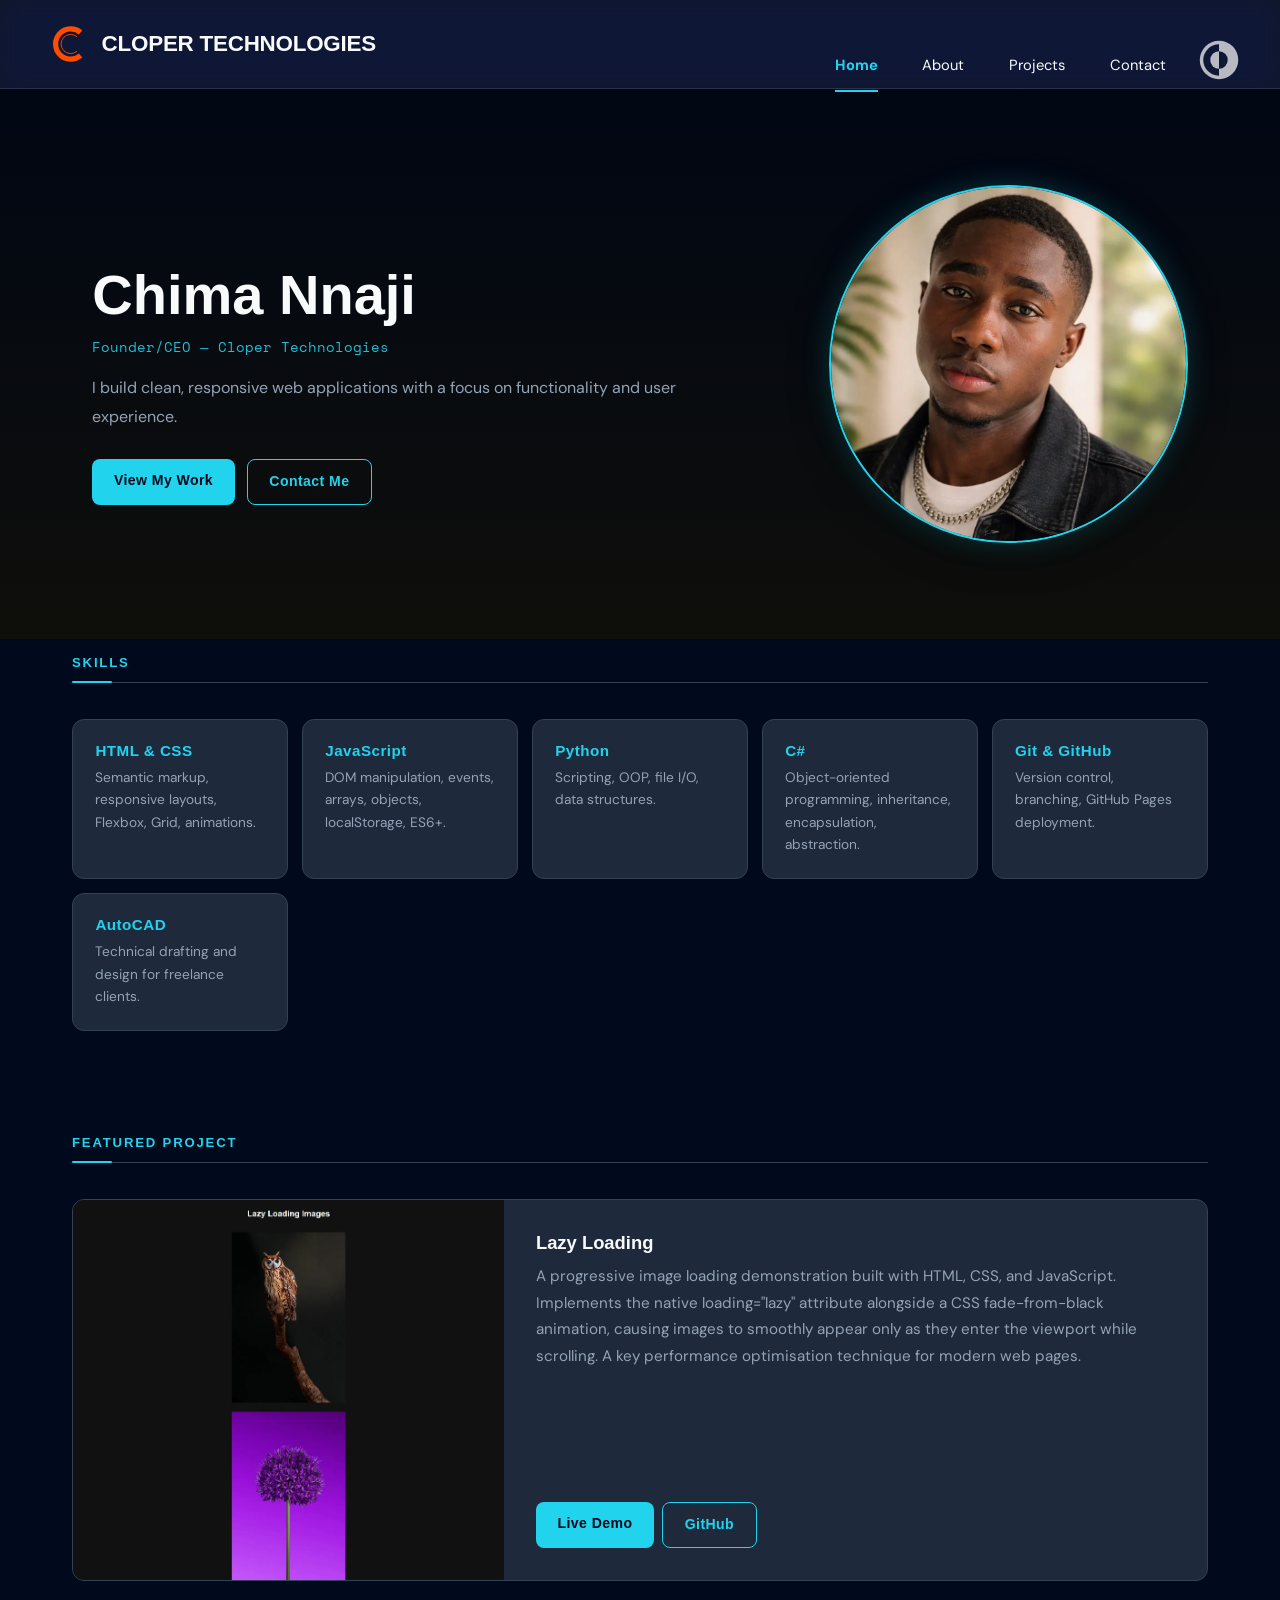
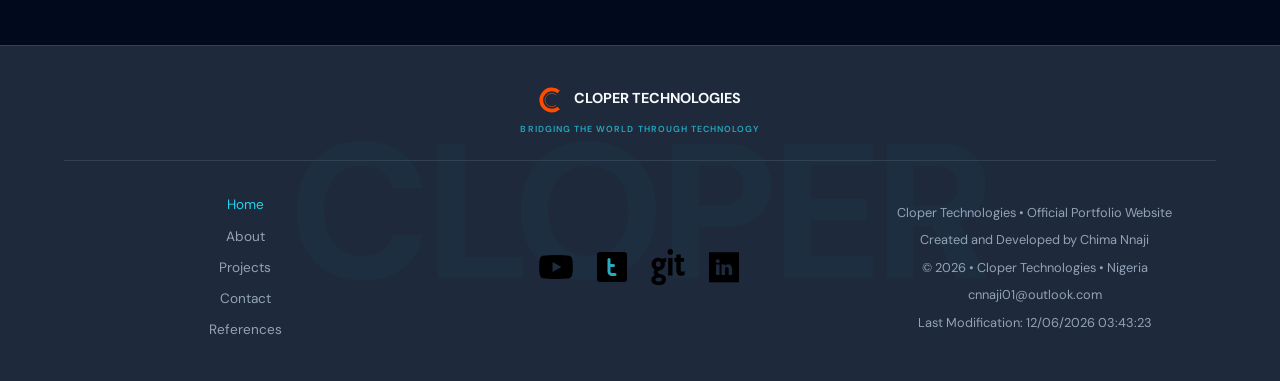
==== index.html @ 53939a19 "Add mobile-first base styles with fluid typography and layout adjustments" ====
<!DOCTYPE html>
<html lang="en">

<head>
    <meta charset="UTF-8">
    <meta name="viewport" content="width=device-width, initial-scale=1.0">
    <meta name="author" content="Chimamkpam Nnaji">
    <meta name="description"
        content="Chima Nnaji — Portfolio. Software developer and engineering student in Nigeria. Building responsive, dynamic web apps. Available for freelance.">
    <title>Cloper Technologies — Home</title>
    <meta property="og:title" content="Home — Cloper Technologies">
    <meta property="og:description"
        content="Chima Nnaji — Portfolio. Software developer and engineering student in Nigeria. Building responsive, dynamic web apps. Available for freelance.">
    <meta property="og:image" content="https://chima-001.github.io/wdd131/project/images/logo.svg">
    <meta property="og:url" content="https://chima-001.github.io/wdd131/project/index.html">
    <link rel="icon" type="image/x-icon" href="images/logo.svg">
    <link rel="preconnect" href="https://fonts.googleapis.com">
    <link rel="preconnect" href="https://fonts.gstatic.com" crossorigin>
    <link
        href="https://fonts.googleapis.com/css2?family=DM+Sans:ital,opsz,wght@0,9..40,100..1000;1,9..40,100..1000&family=Space+Mono:ital,wght@0,400;0,700;1,400;1,700&display=swap"
        rel="stylesheet">
    <link rel="stylesheet" href="styles/normalize.css">
    <link rel="stylesheet" href="styles/smaller.css">
    <link rel="stylesheet" href="styles/medium.css">
    <link rel="stylesheet" href="styles/larger.css">
    <script src="scripts/main.js" defer></script>
    <script src="scripts/home.js" defer></script>
</head>

<body>
    <header>
        <nav>
            <div class="nav-top">
                <a href="index.html" class="logo">
                    <img src="images/logo.svg" alt="Cloper Technologies logo.">
                    <span class="title">CLOPER TECHNOLOGIES</span>
                </a>
                <button class="hamburger" id="hamburger" aria-label="Toggle navigation">
                    <span></span>
                    <span></span>
                    <span></span>
                </button>
            </div>
            <ul>
                <li><a href="index.html" class="active">Home</a></li>
                <li><a href="about.html">About</a></li>
                <li><a href="projects.html">Projects</a></li>
                <li><a href="contact.html">Contact</a></li>
            </ul>
            <button id="theme-toggle" aria-label="Toggle theme">
                <img id="theme-icon" src="images/dark-mode.svg" alt="Theme toggle icon">
            </button>
        </nav>
    </header>
    <section id="hero">
        <div id="hero-bg"></div>
        <div class="hero-content">
            <div class="hero-img">
                <img id="hero-img" src="" alt="" width="300" loading="lazy" />
            </div>
            <div class="hero-text">
                <h1 id="hero-name"></h1>
                <p class="tagline" id="hero-tagline"></p>
                <p class="bio" id="hero-bio"></p>
                <div class="hero-btns">
                    <a href="projects.html" class="prm-button">View My Work</a>
                    <a href="contact.html" class="outline-button">Contact Me</a>
                </div>
            </div>
        </div>
    </section>
    <main>
        <section id="my-skills">
            <h2>Skills</h2>
            <div class="my-skills-wrap" id="skills-cards"></div>
        </section>
        <section id="featured">
            <h2>Featured Project</h2>
            <div class="project" id="featured-project"></div>
        </section>
    </main>
    <footer>
        <div class="footer-title">
            <div class="title-logo">
                <img src="images/logo.svg" alt="Cloper Technologies logo">
                <span>CLOPER TECHNOLOGIES</span>
            </div>
            <p class="tag">Bridging The World Through Technology</p>
        </div>
        <div class="footer-left">
            <a href="index.html" class="active">Home</a>
            <a href="about.html">About</a>
            <a href="projects.html">Projects</a>
            <a href="contact.html">Contact</a>
            <a href="references.html" target="_blank">References</a>
        </div>
        <div class="social-links">
            <a href="https://youtube.com/@heischima"><img src="images/youtube-1.svg" alt="Youtube logo"></a>
            <a href="https://x.com/_heischima"><img src="images/twitter-square.svg" alt="Twitter logo"></a>
            <a href="https://chima-001/github.com.io"><img src="images/github-text.svg" alt="Github logo"></a>
            <a href="https://linkedin.com/in/chima-nnaji-1621523a3"><img src="images/linkedin-square.svg"
                    alt="Linkedin logo"></a>
        </div>
        <div class="footer-right">
            <p>Cloper Technologies • Official Portfolio Website</p>
            <p>Created and Developed by Chima Nnaji</p>
            <p>© <span id="currentyear"></span> • Cloper Technologies • Nigeria</p>
            <p>cnnaji01@outlook.com</p>
            <p id="lastModified"></p>
        </div>
    </footer>
</body>

</html>
---- styles/smaller.css ----
/* ============================================================
   devnest-smaller.css  |  BASE STYLES
   Mobile-first. No media query — applies to every screen.
   devnest-medium.css and devnest-larger.css build on top.

   Strategy:
   • clamp()        → fluid values (font sizes, spacing, image
                       sizes, gaps). Scales continuously so many
                       intermediate breakpoints aren't needed.
   • Media queries  → structural changes only (layout direction,
                       nav behaviour, column counts, show/hide).
   ============================================================ */


/* =====================================================
   DESIGN TOKENS
   ===================================================== */

:root {
    /* Colours */
    --bg: #01091c;
    --surface: #1e293b;
    --surface2: #263348;
    --border: #334155;
    --cyan: #22d3ee;
    --cyan-dim: rgba(34, 211, 238, 0.08);
    --white: #f8fafc;
    --muted: #94a3b8;
    --nav-hover: #010712;

    /* Typography */
    --font-head: 'Roboto', sans-serif;
    --font-mono: 'Space Mono', monospace;
    --font-body: 'DM Sans', sans-serif;

    /* Effects */
    --shadow: 0 4px 28px rgba(0, 0, 0, 0.35);
    --glow: 0 0 28px rgba(34, 211, 238, 0.22);
    --glow-hover: 0 0 36px rgba(34, 211, 238, 0.38);
    --radius: 12px;
    --radius-sm: 8px;
    --ease: 0.22s ease;
}

body.light-mode {
    --bg: #f0f4f8;
    --surface: #dde5ef;
    --surface2: #cad4e0;
    --border: #b8c4d4;
    --cyan: #0369a1;
    --cyan-dim: rgba(3, 105, 161, 0.08);
    --white: #0f172a;
    --muted: #475569;
    --nav-hover: #e0e4e9;
    --glow: 0 0 28px rgba(3, 105, 161, 0.2);
    --glow-hover: 0 0 36px rgba(3, 105, 161, 0.35);
}


/* =====================================================
   RESET
   ===================================================== */

*,
*::before,
*::after {
    -webkit-tap-highlight-color: transparent;
    box-sizing: border-box;
    margin: 0;
    padding: 0;
}

img,
svg {
    display: block;
    max-width: 100%;
}

button {
    cursor: pointer;
    font-family: inherit;
}


/* =====================================================
   BASE
   ===================================================== */

body {
    background-color: var(--bg);
    color: var(--white);
    font-family: var(--font-body);
    line-height: 1.7;
    transition: background-color 1s ease, color 1s ease;
    -webkit-font-smoothing: antialiased;
    margin: 0;
    padding: 0;
}


/* =====================================================
   HEADER & NAV
   ===================================================== */

header {
    position: sticky;
    top: 0;
    z-index: 100;
    /* background-color: var(--surface); */
    background: rgba(255, 255, 255, 0.06);
    backdrop-filter: blur(12px) saturate(180%);
    -webkit-backdrop-filter: blur(12px) saturate(180%);
    border-bottom: 1px solid rgba(255, 255, 255, 0.12);
    width: 100%;
    margin: 0;
    transition: background 0.3s ease;
    /* padding: 1rem 0; */
}

@media (prefers-color-scheme: dark) {
    header {
        background: rgba(0, 0, 0, 0.25);
        border-bottom: 1px solid rgba(255, 255, 255, 0.08);
    }

}

#theme-icon {
    filter: invert(1) opacity(70%);
}

body.light-mode #theme-icon {
    filter: invert(0);
}

header.scrolled {
    background: rgba(0, 0, 0, 0.4);
}

nav {
    display: flex;
    flex-direction: row;
    flex-wrap: wrap;
    align-items: center;
    /* justify-content: center; */
    /* position: relative; */
    width: 100%;
    padding-top: .5rem;
    /* margin-bottom: -1rem; */
}

.nav-top {
    display: contents;
    width: 100%;
    box-sizing: border-box;
    /* justify-content: space-between; */
    /* flex-direction: row;
    align-items: center;
    width: 100%; */
    /* flex: 1; */
}

/* --- Logo --- */

.logo {
    padding-left: .7rem;
    display: flex;
    align-items: center;
    gap: 0.65rem;
    text-decoration: none;
    color: var(--white);
    font-family: var(--font-head);
    flex: 1;
    order: 1;
    /* display: inline-block; */
    max-width: fit-content;
    /* margin-right: 3rem; */
}

/* .logo a{
    flex: 0 0 auto;
    width: auto;
} */

.logo img {
    width: 30px;
    height: 30px;
    flex-shrink: 0;
}

/* index.html uses <span class="title"> directly inside .logo */
.title {
    font-size: clamp(1rem, 4vw, 1.4rem);
    font-weight: 700;
    color: var(--white);
    letter-spacing: -0.01em;
}

/* other pages wrap .title + .tag inside .title-div */
/* .title-div {
    display: flex;
    flex-direction: column;
    gap: 0.05rem;
    line-height: 1.2;
} */

/* --- Nav list — hidden on mobile, revealed by .open --- */

nav ul {
    position: static;
    list-style: none;
    /* display: block; */
    flex-direction: column;
    background: var(--bg);
    border-top: 1px solid var(--border);
    backdrop-filter: blur(12px);
    width: 100%;
    flex-basis: 100%;
    margin-top: 0.65rem;
    /* padding: 0.4rem 0; */
    /* top: 100%;
    left: 0;
    right: 0; */
    z-index: 99;
    order: 4;
    max-height: 0;
    overflow: hidden;
    transition: max-height 3s ease-out;
}

nav ul li {
    width: 100%;
}

nav ul a {
    text-decoration: none;
    color: var(--white);
    font-family: var(--font-body);
    font-size: 1rem;
    display: block;
    width: 100%;
    padding: 0.8rem 1.2rem;
    border-left: 3px solid transparent;
    border-bottom: 1px solid var(--border);
    transition: color var(--ease), background-color var(--ease), border-color var(--ease);
}

nav ul a.active {
    color: var(--cyan);
    border-left-color: var(--cyan);
    font-weight: 700;
    /* background-color: var(--cyan-dim); */
}

nav ul a:hover {
    color: var(--white);
    background-color: var(--nav-hover);
}

nav ul.open {
    display: flex;
    max-height: 500px;
}

/* --- Hamburger — fixed on smallest screens --- */

.hamburger {
    display: flex;
    flex-direction: column;
    justify-content: center;
    gap: 5px;
    background: none;
    border: none;
    padding: 1rem;
    position: static;
    right: 1rem;
    top: 0.85rem;
    z-index: 110;
    margin-left: 0;
    order: 3;
    max-width: fit-content;
    /* margin-top: -.5rem; */
}

.hamburger span {
    display: block;
    width: 22px;
    height: 2px;
    background-color: var(--white);
    border-radius: 2px;
    transition: transform 0.28s ease, opacity 0.2s ease;
}

.hamburger.active span:nth-child(1) {
    transform: rotate(45deg) translate(5px, 5px);
}

.hamburger.active span:nth-child(2) {
    opacity: 0;
    transform: scaleX(0);
}

.hamburger.active span:nth-child(3) {
    transform: rotate(-45deg) translate(5px, -5px);
}


/* =====================================================
   THEME TOGGLE
   ===================================================== */

/* #theme-bar {
    position: sticky;
    top: 58px;
    z-index: 98;
    display: flex;
    padding: 0.2rem 1.4rem;
    background: var(--surface);
    pointer-events: none;
    width: fit-content;
    border-bottom-left-radius: 100px;
    border-bottom-right-radius: 100px;
    margin-left: auto;
    border: 1px solid var(--border);
    border-top: none;
} */

#theme-toggle {
    position: static;
    background: none;
    border: none;
    cursor: pointer;
    /* pointer-events: all; */
    /* outline: none; */
    display: flex;
    align-items: center;
    /* padding: 0.4rem; */
    /* margin-left: auto; */
    order: 2;
    margin-left: auto;
}

#theme-icon {
    width: 30px;
    height: 30px;
    object-fit: contain;
    /* transform: scale(3); */
    transition: transform 0.4s ease, opacity 0.3s ease;
}

#theme-icon.switching {
    transform: scale(1.5) rotate(180deg);
    opacity: 0;
}


/* =====================================================
   MAIN LAYOUT
   The clamp on padding and gap means most spacing
   scales automatically without extra breakpoints.
   max-width steps up in devnest-medium/larger.
   ===================================================== */

main {
    margin: 0 auto;
    margin-top: -1.5rem;
    padding: clamp(2rem, 6vw, 4rem) clamp(1rem, 5vw, 2rem);
    display: flex;
    flex-direction: column;
    gap: clamp(3.5rem, 9vw, 6.5rem);
    max-width: 480px;
}


#hero {
    /* background-image: linear-gradient(rgba(10, 10, 10, 0.75), rgba(10, 10, 10, 0.75)), url('images/hero-bg.wepb');
    background-size: cover;
    background-position: center;
    background-attachment: fixed; */
    position: relative;
    overflow: hidden;
    width: 100%;
    /* width: 100vw;
    margin-left: 50%;
    transform: translateX(-50%); */
}

.hero-content {
    max-width: 1200px;
    margin: 0 auto;
    padding: clamp(3rem, 8vw, 6rem) clamp(1rem, 5vw, 2rem);
    display: flex;
    flex-direction: column;
    align-items: center;
    justify-content: space-between;
    gap: clamp(2rem, 5vw, 5rem);
}

#hero-bg {
    position: absolute;
    inset: 0;
    background-size: cover;
    background-position: center;
    background-attachment: fixed;
    z-index: 0;
    /* opacity: 0; */
    transition: opacity 1.2s ease;
    background: linear-gradient(to bottom, rgba(0, 0, 0, 0.3), rgba(17, 16, 8, 0.85));
}

/* #hero-bg::after {
    opacity: 1;
    background-image: linear-gradient(rgba(10, 10, 10, 0.78), rgba(10, 10, 10, 0.78));
    content: '';
    position: absolute;
    inset: 0;
} */

#hero .hero-text,
#hero .hero-img {
    position: relative;
    z-index: 1;
}

/* =====================================================
   TYPOGRAPHY
   Font sizes all use clamp so they scale fluidly.
   ===================================================== */

h1,
h2,
h3 {
    font-family: var(--font-head);
    color: var(--cyan);
    line-height: 1.2;
}

h1 {
    font-size: clamp(1.75rem, 6vw, 3rem);
    margin-bottom: 0.75rem;
}

/* Section labels — small, all-caps, underlined */
h2 {
    font-size: clamp(0.68rem, 2.2vw, 0.82rem);
    letter-spacing: 0.14em;
    text-transform: uppercase;
    text-align: center;
    margin-bottom: clamp(1.5rem, 4vw, 2.25rem);
    padding-bottom: 0.65rem;
    border-bottom: 1px solid var(--border);
    position: relative;
}

h2::after {
    content: '';
    position: absolute;
    bottom: -1px;
    left: 50%;
    transform: translateX(-50%);
    width: 2.5rem;
    height: 2px;
    background: var(--cyan);
    border-radius: 2px;
}

h3 {
    font-size: clamp(0.9rem, 2.5vw, 1.05rem);
    margin-bottom: 0.35rem;
}


/* =====================================================
   BUTTONS
   ===================================================== */

.prm-button {
    display: inline-block;
    padding: 0.6rem 1.35rem;
    background-color: var(--cyan);
    color: var(--bg);
    font-family: var(--font-head);
    font-size: clamp(0.78rem, 2vw, 0.88rem);
    font-weight: 700;
    text-decoration: none;
    border-radius: var(--radius-sm);
    border: none;
    letter-spacing: 0.03em;
    transition: opacity var(--ease), box-shadow var(--ease);
}

.prm-button:hover {
    opacity: 0.82;
    box-shadow: var(--glow);
}

.contact-btn {
    margin-top: 1.5rem;
    display: inline-block;
}

.outline-button {
    display: inline-block;
    padding: 0.6rem 1.35rem;
    background: transparent;
    color: var(--cyan);
    font-family: var(--font-head);
    font-size: clamp(0.78rem, 2vw, 0.88rem);
    font-weight: 700;
    text-decoration: none;
    border-radius: var(--radius-sm);
    border: 1.5px solid var(--cyan);
    letter-spacing: 0.03em;
    transition: background-color var(--ease), color var(--ease), box-shadow var(--ease);
}

.outline-button:hover {
    background-color: var(--cyan);
    color: var(--bg);
    box-shadow: var(--glow);
}

/* .my-skill-card,
.project-card,
.project,
.edu,
.stack-list li,
.contact-info,
#contact-form {
    opacity: 0;
    transform: translateY(50px); 
    transition: opacity 1.1s cubic-bezier(0.22, 1, 0.36, 1),
        transform opacity 1.1s cubic-bezier(0.22, 1, 0.36, 1);
} */

.my-skill-card.animate-in,
.project-card.animate-in,
.project.animate-in,
.edu.animate-in,
.stack-list li.animate-in,
/* .contact-info.animate-in, */
.contact-intro.animate-in,
.socials a.animate-in,
#contact-form.animate-in,
.project.animate-in,
.map.animate-in {
    opacity: 1;
    transform: translateY(0);
}


/* #socials-list{
    opacity: 0;
    transform: translateY(50px); 
    transition: opacity 1.1s cubic-bezier(0.22, 1, 0.36, 1),
        transform opacity 1.1s cubic-bezier(0.22, 1, 0.36, 1);
} */

/* =====================================================
   HERO
   ===================================================== */

#hero {
    display: flex;
    flex-direction: column-reverse;
    align-items: center;
    text-align: center;
    gap: clamp(1.75rem, 5vw, 3rem);
}

.hero-text {
    width: 100%;
}

.hero-text h1 {
    color: var(--white);
    /* name is white, not cyan */
    font-size: clamp(2rem, 7vw, 3.5rem);
    margin-bottom: 0.4rem;
}

.tagline {
    color: var(--cyan);
    font-family: var(--font-mono);
    font-size: clamp(0.75rem, 2.5vw, 0.9rem);
    margin-bottom: 0.9rem;
    opacity: 0.9;
}

.bio {
    color: var(--muted);
    font-size: clamp(0.9rem, 2.2vw, 1rem);
    line-height: 1.8;
    margin-bottom: 1.75rem;
}

.hero-btns {
    display: flex;
    gap: 0.75rem;
    flex-wrap: wrap;
    justify-content: center;
}

/* Image uses clamp — no hard size overrides needed in breakpoints */
.hero-img img {
    width: clamp(140px, 42vw, 220px);
    height: clamp(140px, 42vw, 220px);
    object-fit: cover;
    border-radius: 50%;
    border: 2px solid var(--cyan);
    box-shadow: var(--glow), 0 10px 40px rgba(0, 0, 0, 0.45);
    transition: box-shadow var(--ease);
}

.hero-img img:hover {
    box-shadow: var(--glow-hover), 0 10px 40px rgba(0, 0, 0, 0.45);
    /* filter: sepia(0.4) brightness(1.15); */
    transform: scale(1.04);
}


/* =====================================================
   SKILLS
   Note: current HTML uses .my-skills-wrap (with 's').
   This matches the HTML. Will be unified when we do
   the HTML pass (the grid has never applied before).
   ===================================================== */

.my-skills-wrap {
    display: grid;
    grid-template-columns: 1fr;
    gap: 0.85rem;
}

.my-skill-card {
    background: var(--surface);
    border: 1px solid var(--border);
    border-radius: var(--radius);
    padding: clamp(1rem, 3.5vw, 1.4rem);
    opacity: 0;
    transform: translateY(50px);
    /* transition: opacity 1.1s cubic-bezier(0.22, 1, 0.36, 1), */
    transition: border-color var(--ease), transform var(--ease), box-shadow var(--ease), opacity 1.1s cubic-bezier(0.22, 1, 0.36, 1);
}

.my-skill-card:hover {
    border-color: var(--cyan);
    transform: translateY(-3px);
    box-shadow: var(--glow);
}

.my-skill-card h3 {
    color: var(--cyan);
    font-size: clamp(0.85rem, 2vw, 0.95rem);
    letter-spacing: 0.03em;
    margin-bottom: 0.35rem;
}

.my-skill-card p {
    color: var(--muted);
    font-size: 0.855rem;
    line-height: 1.65;
}


/* =====================================================
   FEATURED PROJECT
   ===================================================== */

.project {
    display: flex;
    flex-direction: column;
    background: var(--surface);
    border: 1px solid var(--border);
    border-radius: var(--radius);
    overflow: hidden;
    opacity: 0;
    transform: translateY(50px);
    /* transition: opacity 1.1s cubic-bezier(0.22, 1, 0.36, 1), */
    transition: border-color var(--ease), box-shadow var(--ease), opacity 5s cubic-bezier(0.22, 1, 0.36, 1);
}

.project:hover {
    border-color: var(--cyan);
    box-shadow: var(--glow);
}

.project>img {
    width: 100%;
    height: clamp(180px, 40vw, 300px);
    object-fit: cover;
    flex-shrink: 0;
}

.project .project-info {
    padding: clamp(1.25rem, 4vw, 2rem);
    display: flex;
    flex-direction: column;
    gap: 0.6rem;
    flex: 1;
}

.project .project-info h3 {
    color: var(--white);
    font-size: clamp(1rem, 2.5vw, 1.15rem);
    margin-bottom: 0;
}

.project .project-info p {
    color: var(--muted);
    font-size: clamp(0.875rem, 2vw, 0.95rem);
    line-height: 1.75;
    flex: 1;
}


/* =====================================================
   PROJECTS GRID
   ===================================================== */

#projects h1 {
    text-align: center;
    color: var(--white);
    margin-bottom: 0.5rem;
}

.filter-buttons {
    display: flex;
    gap: 0.5rem;
    flex-wrap: wrap;
    justify-content: center;
    margin-bottom: 2rem;
}

.filter-button {
    padding: 0.35rem 1rem;
    border-radius: 100px;
    border: 1px solid var(--border);
    background: none;
    color: var(--muted);
    font-family: var(--font-body);
    font-size: clamp(0.78rem, 2vw, 0.88rem);
    transition: border-color var(--ease), color var(--ease), background-color var(--ease);
}

.filter-button.active,
.filter-button:hover {
    border-color: var(--cyan);
    color: var(--cyan);
    background: var(--cyan-dim);
}

.projects-grid {
    display: grid;
    grid-template-columns: 1fr;
    gap: 1.25rem;
    align-items: start;
}

/* Project card — clean layout, no negative margin hacks */
.project-card {
    background: var(--surface);
    border: 1px solid var(--border);
    border-radius: var(--radius);
    overflow: hidden;
    display: flex;
    flex-direction: column;
    height: 100%;
    opacity: 0;
    transform: translateY(50px);
    /* transition: opacity 1.1s cubic-bezier(0.22, 1, 0.36, 1), */
    transition: transform var(--ease), border-color var(--ease), box-shadow var(--ease), opacity 1.1s cubic-bezier(0.22, 1, 0.36, 1);
}

.project-card:hover {
    transform: translateY(-6px);
    border-color: var(--cyan);
    box-shadow: var(--glow), var(--shadow);
}

.project-card.hidden {
    display: none;
}

.projects-grid .project-card img {
    width: 100%;
    height: clamp(170px, 36vw, 220px);
    object-fit: cover;
    border-bottom: 1px solid var(--border);
    flex-shrink: 0;
}

.project-card .project-info {
    padding: clamp(1rem, 3vw, 1.35rem);
    display: flex;
    flex-direction: column;
    flex: 1;
    gap: 0.4rem;
}

/* Override global h2 section-label styles inside project cards */
.project-card .project-info h2 {
    font-size: clamp(0.9rem, 2.2vw, 1.05rem);
    color: var(--white);
    text-align: left;
    text-transform: none;
    letter-spacing: 0.01em;
    border-bottom: none;
    padding-bottom: 0;
    margin-bottom: 0;
}

.project-card .project-info h2::after {
    display: none;
}

.project-info p {
    color: var(--muted);
    font-size: 0.855rem;
    line-height: 1.65;
    flex: 1;
}

.project-links {
    display: flex;
    gap: 0.5rem;
    flex-wrap: wrap;
    padding-top: 0.75rem;
    margin-top: auto;
}


/* =====================================================
   ABOUT
   ===================================================== */

#about {
    display: flex;
    flex-direction: column;
    align-items: center;
    text-align: center;
    gap: clamp(1.75rem, 5vw, 3rem);
}

/* #about-bio{
    min-height: 500px;
} */

.about-img img {
    width: clamp(140px, 42vw, 200px);
    height: clamp(140px, 42vw, 200px);
    object-fit: cover;
    border-radius: 50%;
    border: 2px solid var(--cyan);
    box-shadow: var(--glow), 0 10px 40px rgba(0, 0, 0, 0.4);
    flex-shrink: 0;
}

.about-text h1 {
    color: var(--white);
    margin-bottom: 0.5rem;
}

.about-text p {
    color: var(--muted);
    font-size: clamp(0.9rem, 2.2vw, 1rem);
    line-height: 1.8;
    margin-bottom: 0.9rem;
}


/* =====================================================
   EDUCATION
   Using block layout so the h2's margin-bottom provides
   heading-to-content spacing, and .edu margin-bottom
   handles item-to-item spacing — no gap double-spacing.
   ===================================================== */

.edu {
    background: var(--surface);
    border: 1px solid var(--border);
    border-left: 3px solid var(--cyan);
    border-radius: var(--radius);
    padding: clamp(0.9rem, 3vw, 1.35rem);
    margin-bottom: 0.75rem;
    opacity: 0;
    transform: translateY(50px);
    /* transition: opacity 1.1s cubic-bezier(0.22, 1, 0.36, 1), */
    transition: box-shadow var(--ease), opacity 3s cubic-bezier(0.22, 1, 0.36, 1);
}

.edu:last-child {
    margin-bottom: 0;
}

.edu:hover {
    box-shadow: var(--glow);
}

.edu h3 {
    color: var(--cyan);
    font-size: clamp(0.875rem, 2vw, 0.95rem);
    margin-bottom: 0.2rem;
}

.edu p {
    color: var(--muted);
    font-size: 0.855rem;
}


/* =====================================================
   STACK LIST
   ===================================================== */

.stack-list {
    list-style: none;
    display: flex;
    flex-wrap: wrap;
    gap: 0.55rem;
}

.stack-list li {
    background: var(--surface);
    border: 1px solid var(--border);
    border-radius: 100px;
    padding: 0.3rem 0.9rem;
    font-size: 0.8rem;
    color: var(--cyan);
    font-family: var(--font-mono);
    opacity: 0;
    transform: translateY(50px);
    /* transition: opacity 1.1s cubic-bezier(0.22, 1, 0.36, 1), */
    transition: border-color var(--ease), background var(--ease), opacity 1.1s cubic-bezier(0.22, 1, 0.36, 1);
}

.stack-list li:hover {
    border-color: var(--cyan);
    background: var(--cyan-dim);
}


/* =====================================================
   CONTACT
   ===================================================== */

#contact {
    display: flex;
    flex-direction: column;
    gap: clamp(2rem, 5vw, 3rem);
}

#contact h1 {
    text-align: center;
    color: var(--white);
    margin-bottom: 0.5rem;
}

.contact-info {
    text-align: center;
    /* opacity: 0;
    transform: translateY(50px);
    transition: background-color var(--ease), color var(--ease), box-shadow var(--ease), opacity 5s cubic-bezier(0.22, 1, 0.36, 1); */

}

.contact-intro {
    color: var(--muted);
    font-size: clamp(0.9rem, 2.2vw, 1rem);
    line-height: 1.75;
    margin-bottom: 1.5rem;
    opacity: 0;
    transform: translateY(50px);
    /* transition: opacity 1.1s cubic-bezier(0.22, 1, 0.36, 1), */
    transition: background-color var(--ease), color var(--ease), box-shadow var(--ease), opacity 4s cubic-bezier(0.22, 1, 0.36, 1), opacity 1.1s cubic-bezier(0.22, 1, 0.36, 1);
}

.socials {
    list-style: none;
    display: flex;
    flex-wrap: wrap;
    gap: 0.5rem;
    justify-content: center;
    margin-bottom: 1.5rem;
}

.socials a {
    color: var(--cyan);
    text-decoration: none;
    font-family: var(--font-mono);
    font-size: 0.78rem;
    border: 1px solid var(--cyan);
    padding: 0.3rem 0.85rem;
    border-radius: 100px;
    opacity: 0;
    transform: translateY(50px);
    /* transition: opacity 1.1s cubic-bezier(0.22, 1, 0.36, 1), */
    transition: background-color var(--ease), color var(--ease), box-shadow var(--ease), opacity 1.1s cubic-bezier(0.22, 1, 0.36, 1);
}

.socials a:hover {
    background-color: var(--cyan);
    color: var(--bg);
    box-shadow: var(--glow);
}


/* =====================================================
   CONTACT FORM
   ===================================================== */

#contact-form {
    width: 100%;
    opacity: 0;
    transform: translateY(50px);
    transition: background-color var(--ease), color var(--ease), box-shadow var(--ease), opacity 5s cubic-bezier(0.22, 1, 0.36, 1);
}

fieldset {
    border: 1px solid var(--border);
    border-radius: var(--radius);
    padding: clamp(1.25rem, 4.5vw, 2rem);
    display: flex;
    flex-direction: column;
    gap: 1.1rem;
    background-color: var(--surface);
}

legend {
    font-family: var(--font-head);
    font-weight: 700;
    color: var(--cyan);
    font-size: clamp(1.05rem, 3.5vw, 1.35rem);
    padding: 0 0.5rem;
    letter-spacing: 0.02em;
}

.field {
    display: flex;
    flex-direction: column;
    gap: 0.35rem;
}

label {
    font-size: 0.85rem;
    font-weight: 600;
    color: var(--muted);
    letter-spacing: 0.02em;
}

.hint {
    font-style: italic;
    font-size: 0.62rem;
    font-weight: 400;
    color: var(--white);
    background-color: var(--border);
    padding: 0.1rem 0.4rem;
    border-radius: 100px;
    margin-left: 0.35rem;
    opacity: 0.8;
}

input,
textarea {
    background: var(--bg);
    border: 1px solid var(--border);
    border-radius: var(--radius-sm);
    padding: 0.65rem 0.9rem;
    color: var(--white);
    font-family: var(--font-body);
    font-size: 0.9rem;
    width: 100%;
    transition: border-color var(--ease), box-shadow var(--ease);
}

input:focus,
textarea:focus {
    outline: none;
    border-color: var(--cyan);
    box-shadow: 0 0 0 3px rgba(34, 211, 238, 0.12);
}

input:required {
    border-left: 3px solid rgba(185, 28, 28, 0.55);
}

input:required:valid {
    border-left: 3px solid rgba(21, 128, 61, 0.65);
}

textarea {
    resize: vertical;
    min-height: 110px;
}

#form-confirm {
    color: var(--muted);
    font-family: var(--font-mono);
    font-size: 0.82rem;
    margin-top: 0.75rem;
    text-align: center;
}


/* =====================================================
   MAP
   ===================================================== */

.map {
    margin-top: 1.5rem;
    border-radius: var(--radius);
    overflow: hidden;
    border: 1px solid var(--border);
    opacity: 0;
    transform: translateY(50px);
    transition: background-color var(--ease), color var(--ease), box-shadow var(--ease), opacity 5s cubic-bezier(0.22, 1, 0.36, 1);
}

iframe {
    border: none;
    width: 100%;
    height: 240px;
    display: block;
}


/* =====================================================
   FOOTER
   ===================================================== */

footer {
    background: var(--surface);
    border-top: 1px solid var(--border);
    display: flex;
    flex-direction: column;
    align-items: center;
    justify-content: center;
    text-align: center;
    gap: 1.25rem;
    padding: 2rem 1.25rem;
    z-index: 1;
    position: relative;
}

footer::before {
    content: 'CLOPER';
    position: absolute;
    font-size: clamp(70px, 15vw, 300px);
    line-height: 1;
    opacity: 0.03;
    font-weight: 800;
    color: var(--cyan);
    text-align: center;
    justify-self: center;
    z-index: -1;
}

.footer-title {
    display: flex;
    flex-direction: column;
    gap: .5rem;
    align-items: center;
    justify-content: center;
    border-bottom: 1px solid var(--border);
    width: 100%;
    padding-bottom: 1.5rem;
}

.footer-title .title-logo {
    display: flex;
    flex-direction: row;
    gap: .5rem;
}

.footer-title img {
    grid-row: 1;
    grid-column: 1;
    width: 28px;
    height: 28px;
}

.footer-title span {
    font-size: .9rem;
    font-weight: 700;
    grid-row: 1;
    grid-column: 1;
}

footer .tag {
    font-size: 0.55rem;
    font-weight: 600;
    letter-spacing: 0.12em;
    text-transform: uppercase;
    color: var(--cyan);
    opacity: 0.75;
    grid-row: 2;
}

/* Nav links inside footer (index.html .footer-left) */
.footer-left {
    display: flex;
    flex-direction: column;
    flex-wrap: wrap;
    gap: 0.35rem 1rem;
    justify-content: center;
    align-items: center;
}

.footer-left a {
    color: var(--muted);
    text-decoration: none;
    font-size: 0.85rem;
    transition: color var(--ease);
}

.footer-left a:hover,
.footer-left a.active {
    color: var(--cyan);
}

/* Social icons */
.social-links {
    display: flex;
    gap: 1.25rem;
    align-items: center;
}

.social-links img {
    width: 30px;
    height: 30px;
    /* opacity: 0.65; */
    transition: opacity var(--ease), transform var(--ease);
}

.social-links a:hover img {
    opacity: 1;
    transform: translateY(-2px);
}

/* Right column or simple p-based footer */
.footer-right p,
footer>p {
    color: var(--muted);
    font-size: 0.8rem;
    line-height: 1.65;
}

footer a {
    color: var(--cyan);
    text-decoration: none;
    transition: opacity var(--ease);
}

footer a:hover {
    opacity: 0.72;
    text-decoration: underline;
}


/* =====================================================
   POPUP
   ===================================================== */

.popup-overlay {
    position: fixed;
    inset: 0;
    background-color: rgba(0, 0, 0, 0.65);
    display: none;
    justify-content: center;
    align-items: center;
    z-index: 200;
    backdrop-filter: blur(4px);
}

.popup-overlay.show {
    display: flex;
}

.popup-box {
    background-color: var(--surface);
    border: 1px solid var(--border);
    padding: 2rem;
    border-radius: var(--radius);
    text-align: center;
    max-width: 240px;
    width: 90%;
    display: flex;
    flex-direction: column;
    box-shadow: var(--shadow);
    gap: 1.25rem;
}

.popup-box p {
    color: var(--white);
    font-size: 0.95rem;
    line-height: 1.55;
}


/* =====================================================
   MISC
   ===================================================== */

.text p {
    color: var(--muted);
    font-size: 0.9rem;
    margin-bottom: 1rem;
}

.card-actions {
    display: flex;
    gap: 0.5rem;
    padding: clamp(1rem, 3vw, 1.35rem);
    margin-top: auto;
}

.modal-overlay {
    position: fixed;
    inset: 0;
    background: rgba(0, 0, 0, 0.7);
    backdrop-filter: blur(6px);
    display: none;
    justify-content: center;
    align-items: center;
    z-index: 300;
    padding: 1rem;
}

.modal-overlay.show {
    display: flex;
}

.modal-box {
    background: var(--surface);
    border: 1px solid var(--border);
    border-radius: var(--radius);
    max-width: 600px;
    width: 100%;
    max-height: 90vh;
    overflow-y: auto;
    position: relative;
}

.modal-box img {
    width: 100%;
    height: 220px;
    object-fit: cover;
    border-radius: var(--radius) var(--radius) 0 0;
}

.modal-body {
    padding: clamp(1.25rem, 4vw, 2rem);
    display: flex;
    flex-direction: column;
    gap: 0.75rem;
}

#modal-desc {
    color: var(--muted);
    font-size: 0.9rem;
    line-height: 1.75;
}

#modal-title {
    color: var(--white);
    font-size: clamp(1rem, 3vw, 1.3rem);
}

#modal-tags {
    display: flex;
    flex-wrap: wrap;
    gap: 0.4rem;
}

/* .tag-pill {
    background: var(--cyan-dim);
    color: var(--cyan);
    border: 1px solid var(--cyan);
    border-radius: 100px;
    padding: 0.2rem 0.75rem;
    font-size: 0.72rem;
    font-family: var(--font-mono);
} */

.modal-links {
    display: flex;
    gap: 0.75rem;
    padding-top: 0.5rem;
}

#modal-close {
    position: absolute;
    top: 0.75rem;
    right: 0.75rem;
    background: var(--surface2);
    border: 1px solid var(--border);
    color: var(--white);
    border-radius: 50%;
    width: 32px;
    height: 32px;
    display: flex;
    justify-content: center;
    align-items: center;
    font-size: 0.85rem;
    z-index: 10;
    transition: background var(--ease);
}

#modal-close:hover {
    background: var(--border);
}

.card-img-wrap {
    position: relative;
    overflow: hidden;
}

.projects-grid .project-card img {
    width: 100%;
    height: clamp(170px, 36vw, 220px);
    object-fit: cover;
    display: block;
}

.hover-hint {
    /* position: absolute; */
    bottom: 0;
    left: 0;
    right: 0;
    background: linear-gradient(transparent, rgba(15, 23, 42, 0.95) 65%);
    color: var(--cyan);
    font-family: var(--font-mono);
    font-size: 0.72rem;
    letter-spacing: 0.1em;
    text-transform: uppercase;
    text-align: center;
    padding: 2rem 0 0.85rem;
    transform: translateY(100%);
    transition: transform 0.35s ease;
    pointer-events: none;
    display: flex;
    align-items: center;
    justify-content: center;
    gap: 0.4rem;
}

.hover-hint svg {
    width: 12px;
    height: 12px;
}

.project-card:hover .hover-hint {
    transform: translateY(0);
}

.tag-row {
    display: flex;
    flex-wrap: wrap;
    gap: 0.4rem;
}

.tag-pill {
    background: var(--cyan-dim);
    color: var(--cyan);
    border: 1px solid var(--cyan);
    border-radius: 100px;
    padding: 0.18rem 0.7rem;
    font-size: 0.66rem;
    font-family: var(--font-mono);
    letter-spacing: 0.02em;
}

body.projects-grid .project-card .project-info{
    opacity: 1;
    visibility: visible;
    display: flex;
    transform: none;
    pointer-events: auto;
}

.typing::after{ content: '|';
    animation: blink 1s step-end infinite}
@keyframes blink { 50% {opacity: 0;}     
    }
---- styles/medium.css ----
/* ============================================================
   devnest-medium.css  |  480px & 640px BREAKPOINTS
   Only contains what changes at each step.
   clamp() in the base already handles fluid scaling —
   these blocks handle structural layout shifts.
   ============================================================ */


/* ============================================================
   480px — medium mobile
   Key changes: hamburger position, slightly more room,
   theme-bar offset, bigger popup.
   ============================================================ */

@media (min-width: 480px) {

    /* header {
        padding: 0.7rem 1.25rem;
    } */

    /* Hamburger switches from fixed (smallest mobile) to
       absolute so it stays inside the header flow */
    .hamburger {
        /* position: absolute; */
        right: 1.25rem;
        top: 0.9rem;
    }

    /* Theme bar offset tracks the slightly taller header */
    /* #theme-bar {
        top: 66px;
    } */

    main {
        max-width: 560px;
    }

    .popup-box {
        max-width: 320px;
    }
}


/* ============================================================
   640px — tablet
   Key changes: 2-col skill + project grids, larger images,
   slightly wider container, better popup.
   ============================================================ */

@media (min-width: 640px) {

    header {
        /* padding: 0.75rem 1.5rem; */
    }

    /* #theme-bar {
        top: 68px;
    } */

    main {
        max-width: 700px;
    }

    /* 2-column skill cards */
    .my-skills-wrap {
        grid-template-columns: repeat(2, 1fr);
    }

    /* 2-column project grid */
    .projects-grid {
        grid-template-columns: repeat(2, 1fr);
        gap: 1.5rem;
    }

    /* Hero & about images get a bigger clamp range at tablet
       (base clamp caps at 220px which is too small for 640px+) */
    .hero-img img {
        width: clamp(200px, 32vw, 300px);
        height: clamp(200px, 32vw, 300px);
    }

    .about-img img {
        width: clamp(180px, 28vw, 260px);
        height: clamp(180px, 28vw, 260px);
    }

    footer {
        display: grid;
        grid-template-columns: repeat(3, 1fr);
        grid-template-rows: auto auto;
        /* flex-direction: row; */
        /* justify-content: space-between; */
        /* align-items: start; */
        padding: 2.5rem clamp(2rem, 5vw, 4rem);
        /* text-align: left; */
        gap: 2rem;
    }

    .footer-title{
        grid-column: 1/-1;
        grid-row: 1;
        text-align: center;
    }

    .footer-left{
        grid-column: 1;
        grid-row: 2;
        display: flex;
        flex-direction: column;
        /* flex-wrap: wrap; */
        align-items: center;
        gap: 0.5rem;
    }

    .footer-left a{
        font-size: 0.85rem;
        transition: color var(--ease);
    }

    .footer-left ul {
        justify-content: flex-start;
    }

    .social-links{
        justify-content: center;
        grid-row: 2;
        grid-column: 2;
    }

    .social-links img {
        width: 36px;
        height: 36px;
    }

    footer::before{
    content: 'CLOPER';
    /* font-size: 200px; */
}

    .footer-right {
        grid-column: 3;
        grid-row: 2;
        display: flex;
        flex-direction: column;
        align-items: center;
        gap: 0.4rem;
        text-align: center;
    }


    .popup-box {
        max-width: 380px;
    }
}
---- styles/larger.css ----
/* ============================================================
   devnest-larger.css  |  1020px DESKTOP BREAKPOINT
   Full desktop layout. Only overrides what changes from
   the 640px state — everything else inherits from base.
   ============================================================ */

@media (min-width: 1020px) {

    /* -------------------------------------------------------
       HEADER & NAV — flip to horizontal
       ------------------------------------------------------- */

    header {
        padding: 1.5rem 2.5rem;
    }

    /* Row layout for the nav wrapper */
    nav {
        flex-direction: row;
        align-items: center;
        flex-wrap: nowrap;
        justify-content: space-between;
        position: static;
        width: 100%;
        padding: 0;
        gap: 2rem;
    }

    .nav-top {
        width: auto;
        /* align-items: center; */
    }

    .logo {
        flex: none;
    }

    .logo img {
        width: 40px;
        height: 40px;
    }

    /* Reveal the nav list as a horizontal row.
       display:none in the base is overridden here because
       devnest-larger.css is loaded last — later same-specificity
       declaration wins. No !important needed. */
    nav ul {
        display: flex;
        flex-direction: row;
        flex: 1;
        justify-content: flex-end;
        align-items: center;
        gap: clamp(2rem, 3.5vw, 4rem);
        margin: 0;
        margin-top: auto;
        padding: 0;
        border: none;
        background: none;
        backdrop-filter: none;
        width: 100%;
        order: 2;
        overflow: visible;
        /* box-sizing: border-box; */
        /* margin-left: auto; */
    }

    nav ul li {
        width: auto;
        /* margin-bottom: -1.2rem; */
    }
    
    /* Desktop nav links — underline style, not left-border */
    nav ul a {
        display: block;
        font-size: .92rem;
        display: inline;
        width: 100%;
        padding: 0.3rem 0;
        padding-bottom: .95rem;
        /* margin-bottom: ; */
        border-left: none;
        border-bottom: 2px solid transparent;
        background: none;
        transition: color var(--ease), border-color var(--ease);
    }

    nav ul a.active {
        border-bottom-color: var(--cyan);
        background: none;
    }

    nav ul a:hover {
        color: var(--white);
        background: none;
        border-bottom-color: rgba(248, 250, 252, 0.5);
        font-weight: 700;
    }

    /* Hide hamburger on desktop */
    .hamburger {
        display: none;
    }

    /* -------------------------------------------------------
       THEME TOGGLE
       ------------------------------------------------------- */

    /* #theme-bar {
        top: 76px;
    } */

    /* Restore to the larger, desktop-sized icon */
    #theme-icon {
        width: 42px;
        height: 42px;
        object-fit: cover;
        /* transform: scale(2); */
    }
    
    #theme-toggle {
        /* margin-left: auto; */
        margin-bottom: -2rem;
        flex-shrink: 0;
        order: 3;
        padding-bottom: 0;
    }

    .hero-content {
        flex-direction: row;
    }

    /* -------------------------------------------------------
       MAIN LAYOUT
       ------------------------------------------------------- */

    main {
        max-width: 1200px;
        margin-top: -3rem;
    }

    /* -------------------------------------------------------
       TYPOGRAPHY — left-align section labels on desktop
       ------------------------------------------------------- */

    h2 {
        text-align: left;
    }

    /* Shift the accent underline to the left */
    h2::after {
        left: 0;
        transform: none;
    }

    /* -------------------------------------------------------
       HERO — side by side
       ------------------------------------------------------- */

    #hero {
        flex-direction: row;
        align-items: center;
        justify-content: space-between;
        text-align: left;
        gap: clamp(2rem, 5vw, 5rem);
    }

    .hero-text {
        max-width: 55%;
    }

    .hero-img{
        order: 1;
    }

    .hero-btns {
        justify-content: flex-start;
    }

    .hero-img img {
        width: clamp(280px, 28vw, 400px);
        height: clamp(280px, 28vw, 400px);
    }

    /* -------------------------------------------------------
       SKILLS — auto-fit multi-column
       ------------------------------------------------------- */

    .my-skills-wrap {
        grid-template-columns: repeat(auto-fit, minmax(200px, 1fr));
    }

    /* -------------------------------------------------------
       FEATURED PROJECT — image left, info right
       ------------------------------------------------------- */

    .project {
        flex-direction: row;
        align-items: stretch;
        /* width: clamp(280px, 38%, 460px); */
    }
    
    .project>img {
        /* Fixed width column — clamp between sensible bounds */
        width: clamp(280px, 38%, 460px);
        height: clamp(260px, 32vw, 380px);
        /* max-height: 280px; */
        min-height: 260px;
    }

    .project .project-info {
        justify-content: center;
    }

    /* -------------------------------------------------------
       PROJECTS GRID — auto-fit multi-column
       ------------------------------------------------------- */

    .projects-grid {
        grid-template-columns: repeat(auto-fit, minmax(270px, 1fr));
        gap: 1.75rem;
    }

    /* -------------------------------------------------------
       ABOUT — side by side
       ------------------------------------------------------- */

    #about {
        flex-direction: row;
        align-items: flex-start;
        text-align: left;
    }

    .about-img {
        flex-shrink: 0;
        margin-top: 2rem;
        /* align-self: center; */
    }
    
    .about-img img {
        width: clamp(200px, 22vw, 280px);
        height: clamp(200px, 22vw, 280px);
    }

    .about-text {
        flex: 1;
        min-width: 0;
        /* prevent flex overflow */
    }

    /* -------------------------------------------------------
       CONTACT — side by side
       ------------------------------------------------------- */

    #contact {
        flex-direction: row;
        align-items: flex-start;
    }

    #contact h1 {
        text-align: left;
    }

    .contact-info {
        flex: 1;
        min-width: 260px;
        text-align: left;
    }

    .socials {
        justify-content: flex-start;
    }

    #contact-form {
        flex: 1.2;
        min-width: 320px;
        width: auto;
    }

    /* -------------------------------------------------------
       FOOTER — 3-column row
       ------------------------------------------------------- */


    /* -------------------------------------------------------
       POPUP
       ------------------------------------------------------- */

    .popup-box {
        max-width: 420px;
    }
}
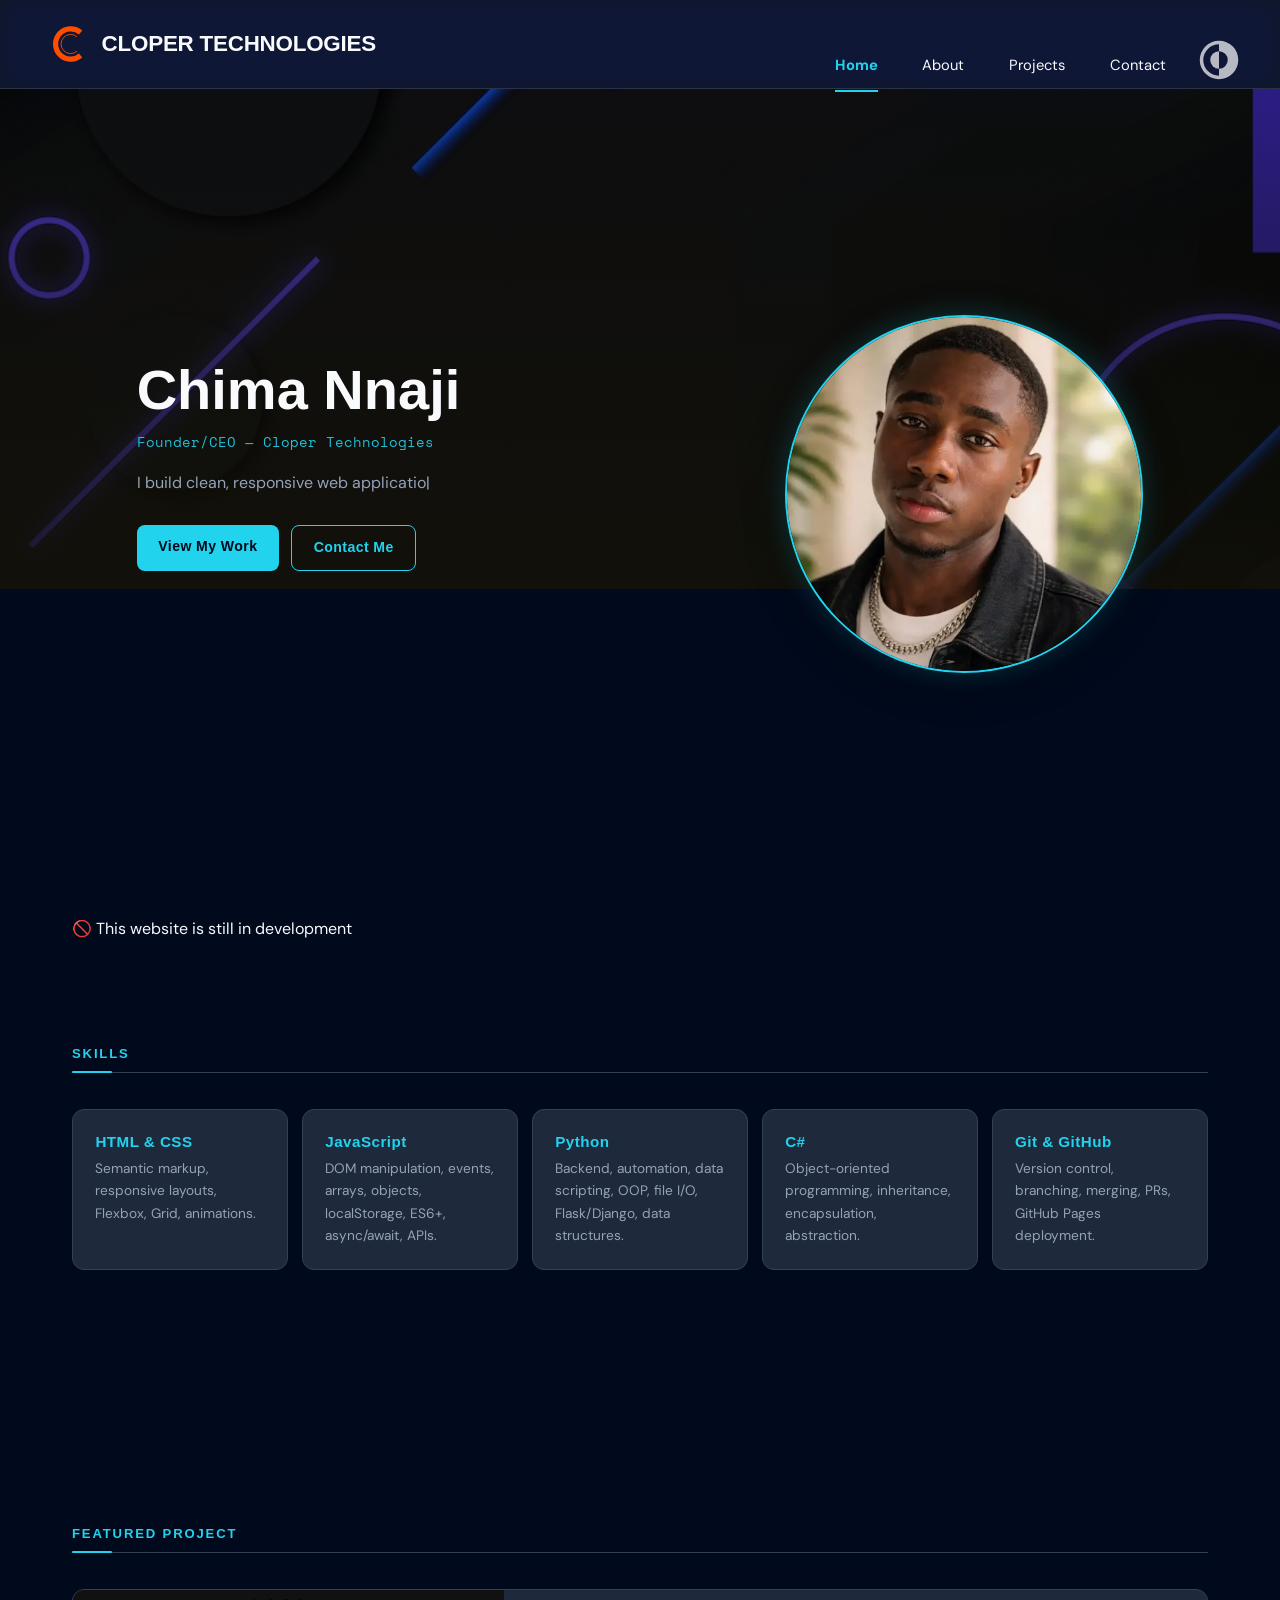
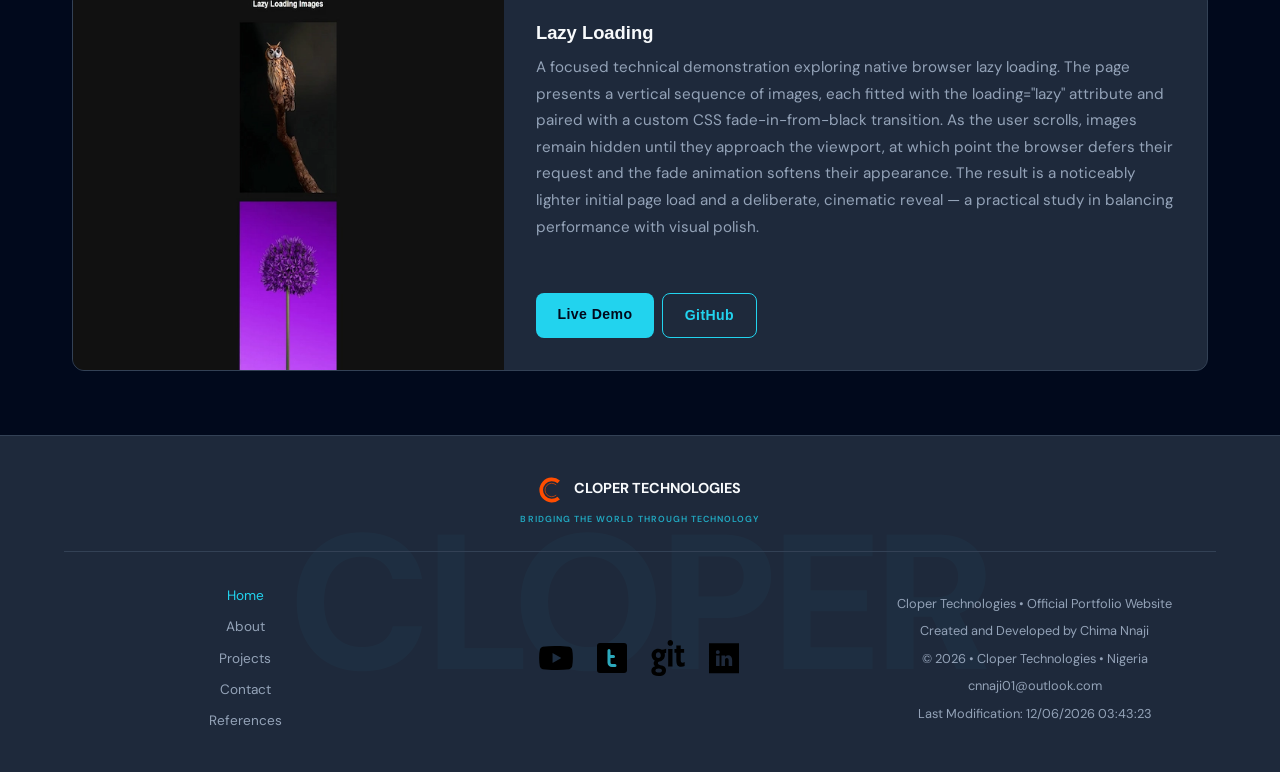
==== commit e92b8628: "Add development notice and update styles for project cards" ====
--- a/index.html
+++ b/index.html
@@ -70,6 +70,8 @@
         </div>
     </section>
     <main>
+        <p>🚫 This website is still in development</p>
+
         <section id="my-skills">
             <h2>Skills</h2>
             <div class="my-skills-wrap" id="skills-cards"></div>
--- a/styles/smaller.css
+++ b/styles/smaller.css
@@ -1,21 +1,3 @@
-/* ============================================================
-   devnest-smaller.css  |  BASE STYLES
-   Mobile-first. No media query — applies to every screen.
-   devnest-medium.css and devnest-larger.css build on top.
-
-   Strategy:
-   • clamp()        → fluid values (font sizes, spacing, image
-                       sizes, gaps). Scales continuously so many
-                       intermediate breakpoints aren't needed.
-   • Media queries  → structural changes only (layout direction,
-                       nav behaviour, column counts, show/hide).
-   ============================================================ */
-
-
-/* =====================================================
-   DESIGN TOKENS
-   ===================================================== */
-
 :root {
     /* Colours */
     --bg: #01091c;
@@ -309,22 +291,6 @@
    THEME TOGGLE
    ===================================================== */
 
-/* #theme-bar {
-    position: sticky;
-    top: 58px;
-    z-index: 98;
-    display: flex;
-    padding: 0.2rem 1.4rem;
-    background: var(--surface);
-    pointer-events: none;
-    width: fit-content;
-    border-bottom-left-radius: 100px;
-    border-bottom-right-radius: 100px;
-    margin-left: auto;
-    border: 1px solid var(--border);
-    border-top: none;
-} */
-
 #theme-toggle {
     position: static;
     background: none;
@@ -372,18 +338,18 @@
 }
 
 
-#hero {
+/* #hero {
     /* background-image: linear-gradient(rgba(10, 10, 10, 0.75), rgba(10, 10, 10, 0.75)), url('images/hero-bg.wepb');
     background-size: cover;
     background-position: center;
-    background-attachment: fixed; */
+    background-attachment: fixed; 
     position: relative;
     overflow: hidden;
     width: 100%;
     /* width: 100vw;
     margin-left: 50%;
-    transform: translateX(-50%); */
-}
+    transform: translateX(-50%);
+} */
 
 .hero-content {
     max-width: 1200px;
@@ -392,29 +358,45 @@
     display: flex;
     flex-direction: column;
     align-items: center;
-    justify-content: space-between;
+    justify-content: center;
     gap: clamp(2rem, 5vw, 5rem);
+    position: relative;
+    z-index: 2;
+    height: 100%;
 }
 
 #hero-bg {
     position: absolute;
     inset: 0;
+    top: 0;
+    left: 0;
+    width: 100%;
+    height: 100%;
+    min-height: 280px;
+    object-fit: cover;
     background-size: cover;
-    background-position: center;
+    background-position: center 20%;
+    background-repeat: no-repeat;
     background-attachment: fixed;
     z-index: 0;
-    /* opacity: 0; */
-    transition: opacity 1.2s ease;
-    background: linear-gradient(to bottom, rgba(0, 0, 0, 0.3), rgba(17, 16, 8, 0.85));
-}
-
-/* #hero-bg::after {
+    opacity: 0;
+    transition: opacity 0.4s ease;
+    /* background-image: linear-gradient(rgba(10, 10, 10, 0.78), rgba(10, 10, 10, 0.78)); */
+}
+
+#hero-bg.visible{
     opacity: 1;
-    background-image: linear-gradient(rgba(10, 10, 10, 0.78), rgba(10, 10, 10, 0.78));
+}
+
+
+#hero-bg::after {
+    z-index: 1;
+    /* opacity: 1; */
     content: '';
     position: absolute;
     inset: 0;
-} */
+    background: linear-gradient(to bottom, rgba(0, 0, 0, 0.3), rgba(17, 16, 8, 0.85));
+}
 
 #hero .hero-text,
 #hero .hero-img {
@@ -422,6 +404,38 @@
     z-index: 1;
 }
 
+#hero {
+    display: flex;
+    flex-direction: column-reverse;
+    align-items: center;
+    text-align: center;
+    gap: clamp(1.75rem, 5vw, 3rem);
+    position: relative;
+    overflow: hidden;
+    width: 100%;
+    /* min-height: 100%; */
+    aspect-ratio: 4/5;
+    max-height: 90svh;
+}
+
+.hero-text {
+    width: 100%;
+    height: auto;
+    aspect-ratio: 1000/600;
+    object-fit: contain;
+}
+
+/* #hero-bg{
+    width: 100%;
+} */
+
+.hero-text h1 {
+    color: #f8fafc;
+    /* name is white, not cyan */
+    font-size: clamp(2rem, 7vw, 3.5rem);
+    margin-bottom: 0.4rem;
+}
+
 /* =====================================================
    TYPOGRAPHY
    Font sizes all use clamp so they scale fluidly.
@@ -439,6 +453,29 @@
     font-size: clamp(1.75rem, 6vw, 3rem);
     margin-bottom: 0.75rem;
 }
+
+#projects h1, .about-text h1, #contact h1{
+    border-left: 6px solid var(--muted);
+    padding-left: .8rem;
+    line-height: .9;
+    border-left-style: groove;
+    font-size: 2.2rem;
+    color: var(--cyan);
+    margin-bottom: 0.5rem;
+    justify-self: start;
+    /* text-align: left; */
+}
+
+/* #projects h1::before, .about-text h1::before, #contact h1::before{
+    height: 1rem;
+    content: '';
+    position: absolute;
+    left: 0;
+    top: 50%;
+    transform: translateY(-50%);
+    width: 3px;
+} */
+
 
 /* Section labels — small, all-caps, underlined */
 h2 {
@@ -496,7 +533,9 @@
 
 .contact-btn {
     margin-top: 1.5rem;
-    display: inline-block;
+    display: flex;
+    justify-self: start;
+    margin-right: auto;
 }
 
 .outline-button {
@@ -519,19 +558,6 @@
     color: var(--bg);
     box-shadow: var(--glow);
 }
-
-/* .my-skill-card,
-.project-card,
-.project,
-.edu,
-.stack-list li,
-.contact-info,
-#contact-form {
-    opacity: 0;
-    transform: translateY(50px); 
-    transition: opacity 1.1s cubic-bezier(0.22, 1, 0.36, 1),
-        transform opacity 1.1s cubic-bezier(0.22, 1, 0.36, 1);
-} */
 
 .my-skill-card.animate-in,
 .project-card.animate-in,
@@ -548,36 +574,10 @@
     transform: translateY(0);
 }
 
-
-/* #socials-list{
-    opacity: 0;
-    transform: translateY(50px); 
-    transition: opacity 1.1s cubic-bezier(0.22, 1, 0.36, 1),
-        transform opacity 1.1s cubic-bezier(0.22, 1, 0.36, 1);
-} */
-
 /* =====================================================
    HERO
    ===================================================== */
 
-#hero {
-    display: flex;
-    flex-direction: column-reverse;
-    align-items: center;
-    text-align: center;
-    gap: clamp(1.75rem, 5vw, 3rem);
-}
-
-.hero-text {
-    width: 100%;
-}
-
-.hero-text h1 {
-    color: var(--white);
-    /* name is white, not cyan */
-    font-size: clamp(2rem, 7vw, 3.5rem);
-    margin-bottom: 0.4rem;
-}
 
 .tagline {
     color: var(--cyan);
@@ -592,6 +592,7 @@
     font-size: clamp(0.9rem, 2.2vw, 1rem);
     line-height: 1.8;
     margin-bottom: 1.75rem;
+    /* min-height: 6rem; */
 }
 
 .hero-btns {
@@ -698,6 +699,8 @@
     flex-direction: column;
     gap: 0.6rem;
     flex: 1;
+    white-space: pre-line;
+    /* justify-content: center; */
 }
 
 .project .project-info h3 {
@@ -718,23 +721,36 @@
    PROJECTS GRID
    ===================================================== */
 
-#projects h1 {
-    text-align: center;
-    color: var(--white);
-    margin-bottom: 0.5rem;
-}
-
 .filter-buttons {
     display: flex;
-    gap: 0.5rem;
+    gap: 0.6rem;
+    margin: 2rem auto;
+    max-width: 500px;
+}
+
+.filter-button:first-child{
+    flex:  0 0 auto;
+    align-self: stretch;
+    display: flex;
+    align-items: center;
+    justify-content: center;
+    padding: 0 1.2rem;
+}
+
+.filter-rest{
+    display: flex;
     flex-wrap: wrap;
-    justify-content: center;
-    margin-bottom: 2rem;
+    gap: 0.6rem;
+    flex: 1;
+}
+
+.filter-rest .filter-button{
+    flex: 1 1 calc(50% - 0.3rem);
 }
 
 .filter-button {
-    padding: 0.35rem 1rem;
-    border-radius: 100px;
+    padding: .5rem 1rem;
+    border-radius: 10px;
     border: 1px solid var(--border);
     background: none;
     color: var(--muted);
@@ -753,12 +769,15 @@
 .projects-grid {
     display: grid;
     grid-template-columns: 1fr;
+    grid-auto-columns: 260px;
     gap: 1.25rem;
     align-items: start;
 }
 
 /* Project card — clean layout, no negative margin hacks */
 .project-card {
+    grid-column: span 1;
+    grid-row: span 1;
     background: var(--surface);
     border: 1px solid var(--border);
     border-radius: var(--radius);
@@ -784,10 +803,17 @@
 
 .projects-grid .project-card img {
     width: 100%;
-    height: clamp(170px, 36vw, 220px);
-    object-fit: cover;
+    /* height: clamp(170px, 36vw, 220px); */
     border-bottom: 1px solid var(--border);
     flex-shrink: 0;
+    height: 100%;
+    object-position: center;
+    object-fit: cover;
+    display: block;
+}
+
+.projects-grid .project-card .prm-button{
+    text-align: center;
 }
 
 .project-card .project-info {
@@ -842,23 +868,29 @@
     gap: clamp(1.75rem, 5vw, 3rem);
 }
 
-/* #about-bio{
-    min-height: 500px;
-} */
+#about-bio{
+    /* min-height: 500px; */
+    text-align: left;
+}
+
+.about-img{
+    display: flex;
+    flex-direction: row;
+    gap: 1rem;
+    /* padding: 2rem; */
+    /* max-width: 1200px; */
+    /* background-color: var(--surface); */
+    /* border-radius: 10px; */
+}
 
 .about-img img {
-    width: clamp(140px, 42vw, 200px);
-    height: clamp(140px, 42vw, 200px);
+    width: clamp(100px, 40vw, 150px);
+    height: clamp(100px, 40vw, 150px);
     object-fit: cover;
-    border-radius: 50%;
+    border-radius: 20px;
     border: 2px solid var(--cyan);
     box-shadow: var(--glow), 0 10px 40px rgba(0, 0, 0, 0.4);
     flex-shrink: 0;
-}
-
-.about-text h1 {
-    color: var(--white);
-    margin-bottom: 0.5rem;
 }
 
 .about-text p {
@@ -908,6 +940,28 @@
     font-size: 0.855rem;
 }
 
+/* .certified p::after{
+    content: ' ⩗';
+    font-size: 1.5rem;
+    color: rgba(21, 128, 61, 0.65);
+} */
+
+
+span[data-status="Currently enrolled"],
+span[data-status="Certified"]{
+    background: var(--cyan);
+    border: 1px solid var(--border);
+    border-radius: 100px;
+    padding: 0.3rem 0.9rem;
+    font-size: 0.8rem;
+    color: var(--bg);
+    font-family: var(--font-mono);
+}
+
+span[data-status="Currently enrolled"]{
+    background: var(--surface);
+    color: var(--cyan);
+}
 
 /* =====================================================
    STACK LIST
@@ -950,14 +1004,8 @@
     gap: clamp(2rem, 5vw, 3rem);
 }
 
-#contact h1 {
-    text-align: center;
-    color: var(--white);
-    margin-bottom: 0.5rem;
-}
-
 .contact-info {
-    text-align: center;
+    text-align: left;
     /* opacity: 0;
     transform: translateY(50px);
     transition: background-color var(--ease), color var(--ease), box-shadow var(--ease), opacity 5s cubic-bezier(0.22, 1, 0.36, 1); */
@@ -1033,6 +1081,7 @@
     font-size: clamp(1.05rem, 3.5vw, 1.35rem);
     padding: 0 0.5rem;
     letter-spacing: 0.02em;
+    text-align: left;
 }
 
 .field {
@@ -1277,7 +1326,7 @@
 }
 
 .popup-box {
-    background-color: var(--surface);
+    /* background-color: var(--surface); */
     border: 1px solid var(--border);
     padding: 2rem;
     border-radius: var(--radius);
@@ -1286,8 +1335,17 @@
     width: 90%;
     display: flex;
     flex-direction: column;
-    box-shadow: var(--shadow);
+    /* box-shadow: var(--shadow); */
     gap: 1.25rem;
+    backdrop-filter: blur(20px) saturate(160%);
+    -webkit-backdrop-filter: blur(20px) saturate(160%);
+    border: 1px solid rgba(255, 255, 255, 0.2);
+    box-shadow: 0 8px 32px rgba(0, 0, 0, 0.2),
+        inset 0 1px 0 rgba(255, 255, 255, 0.6),
+        inset 0 -1px 0 rgba(255, 255, 255, 0.2);
+    background: rgba(30, 30, 30, 0.3);
+    /* border: 1px solid var(--border); */
+    /* border-radius: 30px; */
 }
 
 .popup-box p {
@@ -1331,9 +1389,16 @@
 }
 
 .modal-box {
-    background: var(--surface);
+    /* background: var(--surface); */
+    backdrop-filter: blur(20px) saturate(160%);
+    -webkit-backdrop-filter: blur(20px) saturate(160%);
+    border: 1px solid rgba(255, 255, 255, 0.2);
+    box-shadow: 0 8px 32px rgba(0, 0, 0, 0.2),
+        inset 0 1px 0 rgba(255, 255, 255, 0.6),
+        inset 0 -1px 0 rgba(255, 255, 255, 0.2);
+    background: rgba(30, 30, 30, 0.3);
     border: 1px solid var(--border);
-    border-radius: var(--radius);
+    border-radius: 30px;
     max-width: 600px;
     width: 100%;
     max-height: 90vh;
@@ -1346,6 +1411,7 @@
     height: 220px;
     object-fit: cover;
     border-radius: var(--radius) var(--radius) 0 0;
+    /* border-bottom: 1px solid var(--cyan-dim); */
 }
 
 .modal-body {
@@ -1356,14 +1422,20 @@
 }
 
 #modal-desc {
-    color: var(--muted);
+    color: #94a3b8;
     font-size: 0.9rem;
     line-height: 1.75;
+    white-space: pre-line;
 }
 
 #modal-title {
-    color: var(--white);
+    color: #fff;
     font-size: clamp(1rem, 3vw, 1.3rem);
+    border-bottom-color: #334155;
+}
+
+#modal-title::after{
+    background-color: #22d3ee;
 }
 
 #modal-tags {
@@ -1372,15 +1444,26 @@
     gap: 0.4rem;
 }
 
-/* .tag-pill {
-    background: var(--cyan-dim);
-    color: var(--cyan);
-    border: 1px solid var(--cyan);
-    border-radius: 100px;
-    padding: 0.2rem 0.75rem;
-    font-size: 0.72rem;
-    font-family: var(--font-mono);
-} */
+#modal-live.prm-button{
+background-color: #22d3ee;
+color: #010712;
+}
+
+#modal-github.outline-button{
+    border-color: #22d3ee;
+    color: #22d3ee;
+}
+
+#modal-github.outline-button:hover{
+    color: #010712;
+    background-color: #22d3ee;
+}
+
+#modal-tags .tag-pill{
+    border-color: #22d3ee;
+    color: #22d3ee;
+    text-transform: uppercase;
+}
 
 .modal-links {
     display: flex;
@@ -1401,37 +1484,43 @@
     display: flex;
     justify-content: center;
     align-items: center;
-    font-size: 0.85rem;
+    font-size: 1rem;
+    font-weight: 700;
     z-index: 10;
     transition: background var(--ease);
+    text-shadow: 0 1px 2px rgba(0, 0, 0, 0.5);
+    /* background: rgba(255, 255, 255, 0.05);
+    backdrop-filter: blur(10px) saturate(160%);
+    -webkit-backdrop-filter: blur(16px) saturate(160%);
+    border: 1px solid rgba(255, 255, 255, 0.3); */
+    box-shadow: 0 4px 12px rgba(0, 0, 0, 0.1), inset 0 1px 0 rgba(255, 255, 255, 0.3);
+    /* transition: all 0.2s ease; */
 }
 
 #modal-close:hover {
-    background: var(--border);
+    /* background: var(--border); */
+    transform: scale(1.1);
+    background: rgba(255, 255, 255, 255, 0.3);
 }
 
 .card-img-wrap {
     position: relative;
     overflow: hidden;
-}
-
-.projects-grid .project-card img {
-    width: 100%;
-    height: clamp(170px, 36vw, 220px);
-    object-fit: cover;
-    display: block;
+    aspect-ratio: 16/9;
 }
 
 .hover-hint {
-    /* position: absolute; */
+    position: absolute;
     bottom: 0;
     left: 0;
     right: 0;
-    background: linear-gradient(transparent, rgba(15, 23, 42, 0.95) 65%);
-    color: var(--cyan);
+    height: 35%;
+    background: linear-gradient(transparent, rgba(1, 9, 28, 0.95) 40%);
+    /* background: linear-gradient(transparent, rgba(15, 23, 42, 0.95) 65%); */
+    color: #22d3ee;
     font-family: var(--font-mono);
-    font-size: 0.72rem;
-    letter-spacing: 0.1em;
+    font-size: clamp(0.75rem, 2.2vw, 0.9rem);
+    letter-spacing: 0.08em;
     text-transform: uppercase;
     text-align: center;
     padding: 2rem 0 0.85rem;
@@ -1439,17 +1528,20 @@
     transition: transform 0.35s ease;
     pointer-events: none;
     display: flex;
-    align-items: center;
+    align-items: flex-end;
     justify-content: center;
     gap: 0.4rem;
+    z-index: 2;
 }
 
 .hover-hint svg {
     width: 12px;
     height: 12px;
-}
-
-.project-card:hover .hover-hint {
+    stroke-width: 2.5;
+    margin-bottom: .25rem;
+}
+
+.project-card:hover .hover-hint, .project-card:active .hover-hint {
     transform: translateY(0);
 }
 
@@ -1457,6 +1549,8 @@
     display: flex;
     flex-wrap: wrap;
     gap: 0.4rem;
+    padding: .1rem 0;
+    /* justify-content: center; */
 }
 
 .tag-pill {
@@ -1470,14 +1564,6 @@
     letter-spacing: 0.02em;
 }
 
-body.projects-grid .project-card .project-info{
-    opacity: 1;
-    visibility: visible;
-    display: flex;
-    transform: none;
-    pointer-events: auto;
-}
-
 .typing::after{ content: '|';
     animation: blink 1s step-end infinite}
 @keyframes blink { 50% {opacity: 0;}     
--- a/styles/medium.css
+++ b/styles/medium.css
@@ -38,6 +38,15 @@
     .popup-box {
         max-width: 320px;
     }
+
+    #hero {
+        min-height: 70vh;
+    }
+
+    #hero-bg {
+        height: 100%;
+        min-height: 320px;
+    }
 }
 
 
@@ -54,11 +63,16 @@
     }
 
     /* #theme-bar {
-        top: 68px;
-    } */
+            top: 68px;
+            } */
 
     main {
-        max-width: 700px;
+        max-width: 900px;
+    }
+
+    #hero-bg {
+        height: 45vh;
+        min-height: 380px;
     }
 
     /* 2-column skill cards */
@@ -69,7 +83,32 @@
     /* 2-column project grid */
     .projects-grid {
         grid-template-columns: repeat(2, 1fr);
+        grid-auto-rows: 300px;
         gap: 1.5rem;
+        /* grid-auto-flow: dense; */
+    }
+
+    .projects-grid .project-card:nth-child(5n+1){
+        grid-column: span 2;
+        grid-row: span 2;
+        /* height: auto; */
+    }
+
+    .projects-grid .project-card:nth-child(5n+1){
+        display: grid;
+        /* flex-direction: column; */
+        grid-template-rows: 1fr auto;
+        height: 100%;
+    }
+
+    .projects-grid .project-card:nth-child(5n+1) img{
+       /* flex: 1; */
+       width: 100%;
+       height: 100%;
+       display: block;
+       min-height: 0;
+       object-fit: fill;
+       /* height: calc(440px + 1rem); */
     }
 
     /* Hero & about images get a bigger clamp range at tablet
@@ -80,29 +119,42 @@
     }
 
     .about-img img {
-        width: clamp(180px, 28vw, 260px);
-        height: clamp(180px, 28vw, 260px);
+        width: clamp(150px, 28vw, 200px);
+        height: clamp(150px, 28vw, 200px);
+    }
+
+    .filter-buttons {
+        gap: 0.8rem;
+        max-width: 700px;
+        justify-content: start;
+        align-items: stretch;
+        margin-left: 0;
+    }
+
+    .filter-button:first-child{
+        align-self: auto;
+        
+    }
+
+    .filter-rest .filter-button{
+        flex: 1 1 calc(33% - 0.4rem);
     }
 
     footer {
         display: grid;
         grid-template-columns: repeat(3, 1fr);
         grid-template-rows: auto auto;
-        /* flex-direction: row; */
-        /* justify-content: space-between; */
-        /* align-items: start; */
         padding: 2.5rem clamp(2rem, 5vw, 4rem);
-        /* text-align: left; */
         gap: 2rem;
     }
 
-    .footer-title{
+    .footer-title {
         grid-column: 1/-1;
         grid-row: 1;
         text-align: center;
     }
 
-    .footer-left{
+    .footer-left {
         grid-column: 1;
         grid-row: 2;
         display: flex;
@@ -112,7 +164,7 @@
         gap: 0.5rem;
     }
 
-    .footer-left a{
+    .footer-left a {
         font-size: 0.85rem;
         transition: color var(--ease);
     }
@@ -121,7 +173,7 @@
         justify-content: flex-start;
     }
 
-    .social-links{
+    .social-links {
         justify-content: center;
         grid-row: 2;
         grid-column: 2;
@@ -132,10 +184,10 @@
         height: 36px;
     }
 
-    footer::before{
-    content: 'CLOPER';
-    /* font-size: 200px; */
-}
+    footer::before {
+        content: 'CLOPER';
+        /* font-size: 200px; */
+    }
 
     .footer-right {
         grid-column: 3;
@@ -151,4 +203,8 @@
     .popup-box {
         max-width: 380px;
     }
+
+    .projects-grid .project-card.hidden{
+        display: none;
+    }
 }
--- a/styles/larger.css
+++ b/styles/larger.css
@@ -68,7 +68,7 @@
         width: auto;
         /* margin-bottom: -1.2rem; */
     }
-    
+
     /* Desktop nav links — underline style, not left-border */
     nav ul a {
         display: block;
@@ -96,6 +96,11 @@
         font-weight: 700;
     }
 
+    body.light-mode nav ul a:hover {
+        border-bottom-color: rgba(58, 73, 87, 0.5);
+
+    }
+
     /* Hide hamburger on desktop */
     .hamburger {
         display: none;
@@ -116,7 +121,7 @@
         object-fit: cover;
         /* transform: scale(2); */
     }
-    
+
     #theme-toggle {
         /* margin-left: auto; */
         margin-bottom: -2rem;
@@ -164,11 +169,17 @@
         gap: clamp(2rem, 5vw, 5rem);
     }
 
+    #hero-bg {
+        height: 55vh;
+        min-height: 500px;
+        max-height: 600px;
+    }
+
     .hero-text {
         max-width: 55%;
     }
 
-    .hero-img{
+    .hero-img {
         order: 1;
     }
 
@@ -181,6 +192,11 @@
         height: clamp(280px, 28vw, 400px);
     }
 
+    .bio {
+        min-width: 40rem;
+        min-height: 0;
+    }
+
     /* -------------------------------------------------------
        SKILLS — auto-fit multi-column
        ------------------------------------------------------- */
@@ -198,12 +214,11 @@
         align-items: stretch;
         /* width: clamp(280px, 38%, 460px); */
     }
-    
+
     .project>img {
         /* Fixed width column — clamp between sensible bounds */
         width: clamp(280px, 38%, 460px);
         height: clamp(260px, 32vw, 380px);
-        /* max-height: 280px; */
         min-height: 260px;
     }
 
@@ -220,6 +235,17 @@
         gap: 1.75rem;
     }
 
+    #projects h1,
+    .about-text h1,
+    #contact h1 {
+        /* border-left: 3px solid var(--cyan); */
+        text-align: left;
+    }
+
+    /* .filter-buttons{
+        grid-template-columns: auto repeat(3, 1fr);
+    } */
+
     /* -------------------------------------------------------
        ABOUT — side by side
        ------------------------------------------------------- */
@@ -232,13 +258,15 @@
 
     .about-img {
         flex-shrink: 0;
-        margin-top: 2rem;
+        /* margin-top: 2rem; */
+        flex-direction: column;
         /* align-self: center; */
     }
-    
+
     .about-img img {
-        width: clamp(200px, 22vw, 280px);
-        height: clamp(200px, 22vw, 280px);
+        /* width: clamp(200px, 22vw, 280px);
+        height: clamp(200px, 22vw, 280px); */
+        border-radius: 100%;
     }
 
     .about-text {
@@ -247,6 +275,10 @@
         /* prevent flex overflow */
     }
 
+    .contact-btn {
+        margin-bottom: 0;
+    }
+
     /* -------------------------------------------------------
        CONTACT — side by side
        ------------------------------------------------------- */
@@ -277,11 +309,6 @@
     }
 
     /* -------------------------------------------------------
-       FOOTER — 3-column row
-       ------------------------------------------------------- */
-
-
-    /* -------------------------------------------------------
        POPUP
        ------------------------------------------------------- */
 
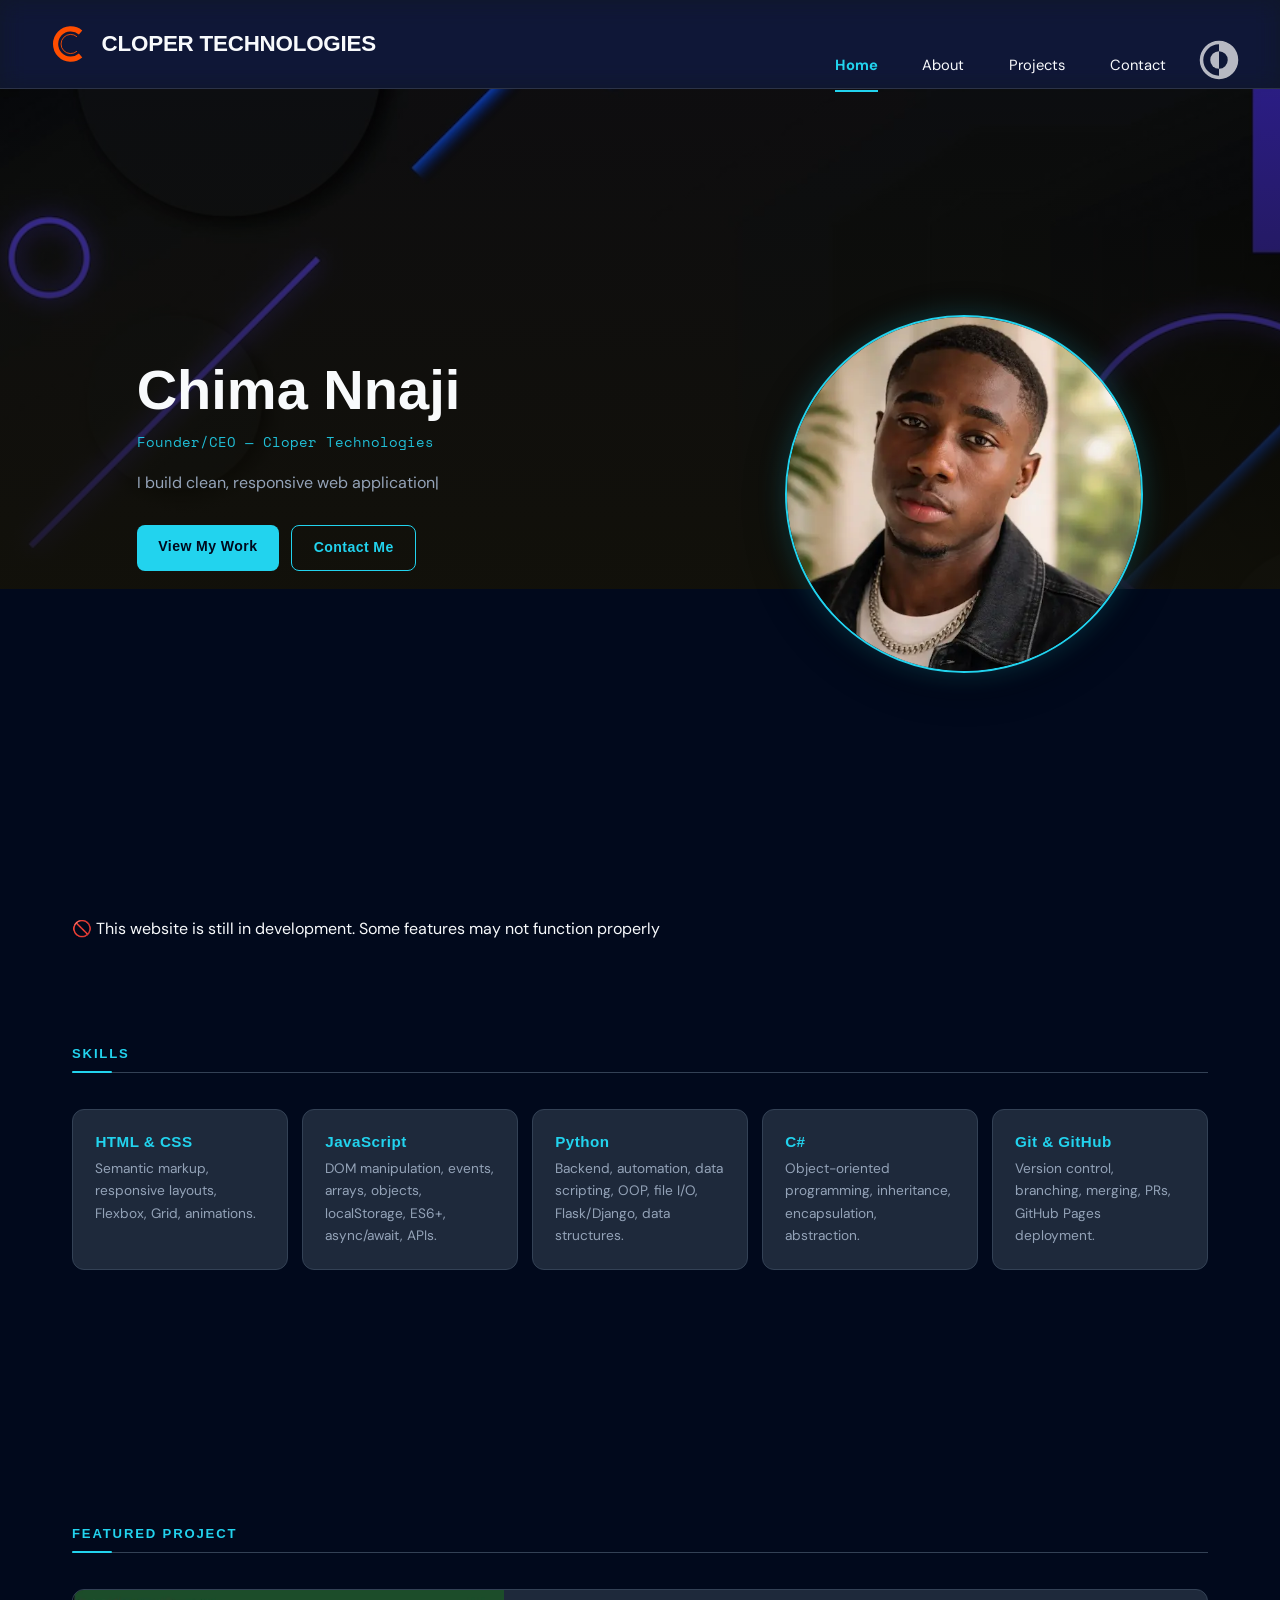
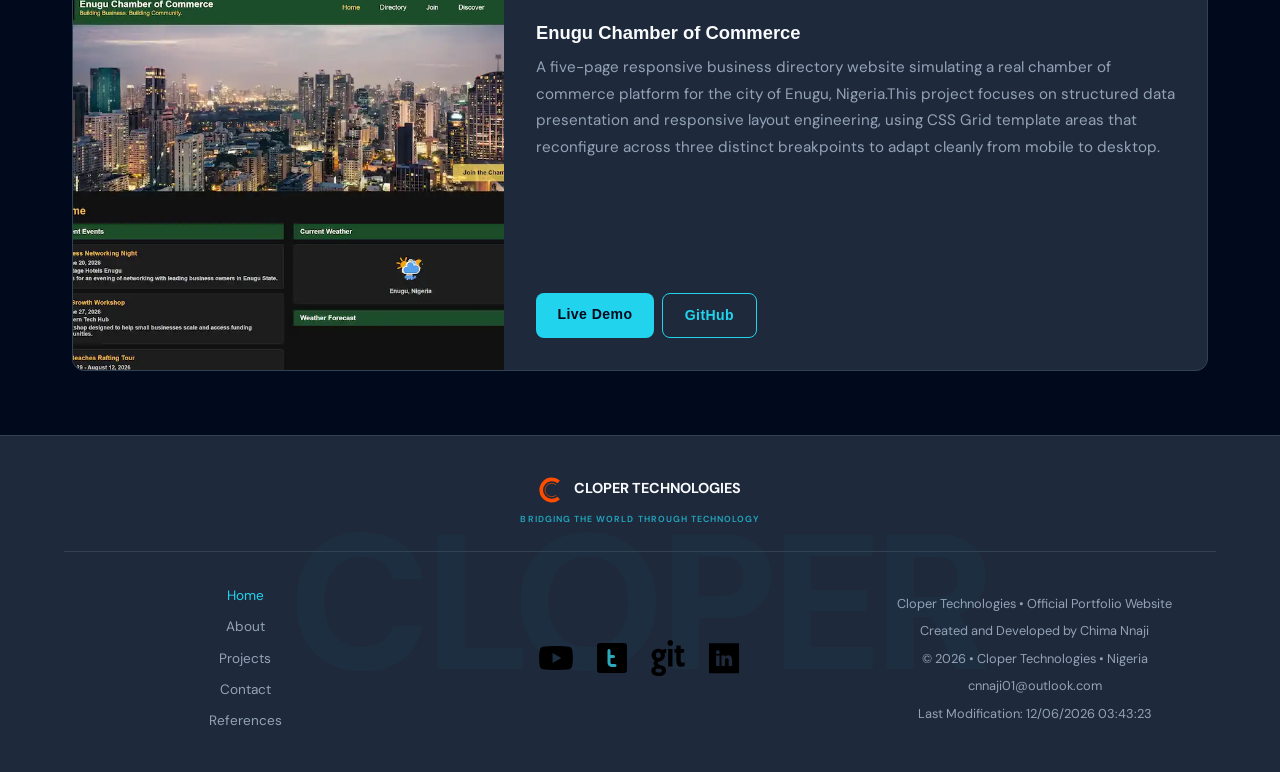
==== commit 9c1e7e06: "Update development notice to clarify functionality status" ====
--- a/index.html
+++ b/index.html
@@ -70,7 +70,7 @@
         </div>
     </section>
     <main>
-        <p>🚫 This website is still in development</p>
+        <p>🚫 This website is still in development. Some features may not function properly</p>
 
         <section id="my-skills">
             <h2>Skills</h2>
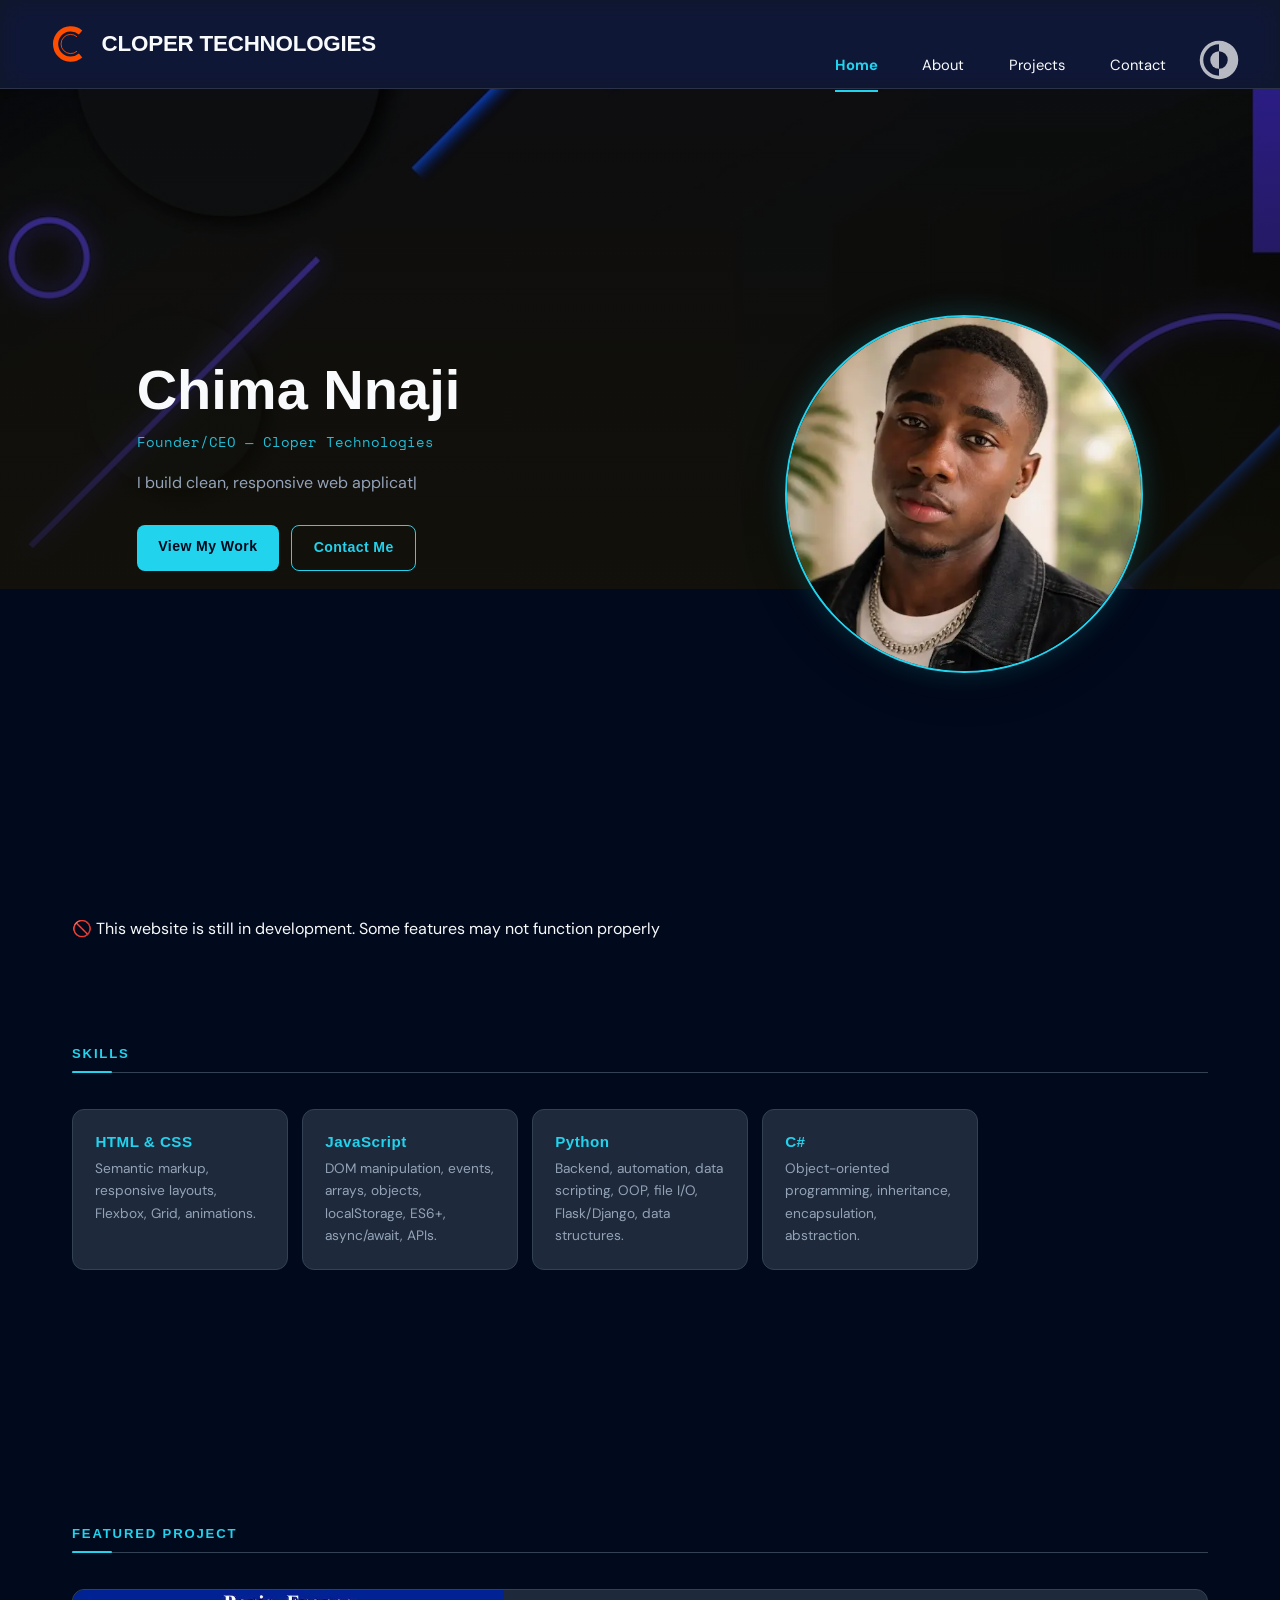
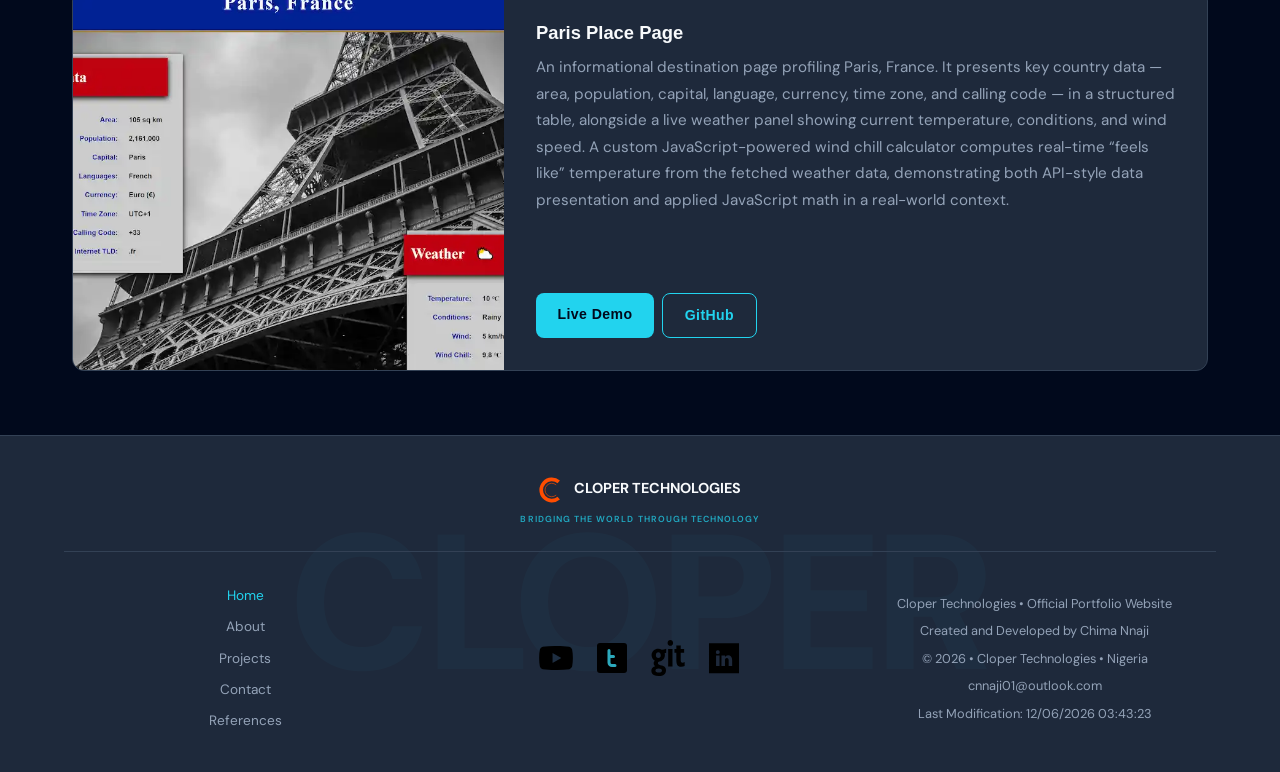
==== commit 5a40ec5d: "Update index.html" ====
--- a/index.html
+++ b/index.html
@@ -99,7 +99,7 @@
         <div class="social-links">
             <a href="https://youtube.com/@heischima"><img src="images/youtube-1.svg" alt="Youtube logo"></a>
             <a href="https://x.com/_heischima"><img src="images/twitter-square.svg" alt="Twitter logo"></a>
-            <a href="https://chima-001/github.com.io"><img src="images/github-text.svg" alt="Github logo"></a>
+            <a href="https://github.com/Chima-001"><img src="images/github-text.svg" alt="Github logo"></a>
             <a href="https://linkedin.com/in/chima-nnaji-1621523a3"><img src="images/linkedin-square.svg"
                     alt="Linkedin logo"></a>
         </div>
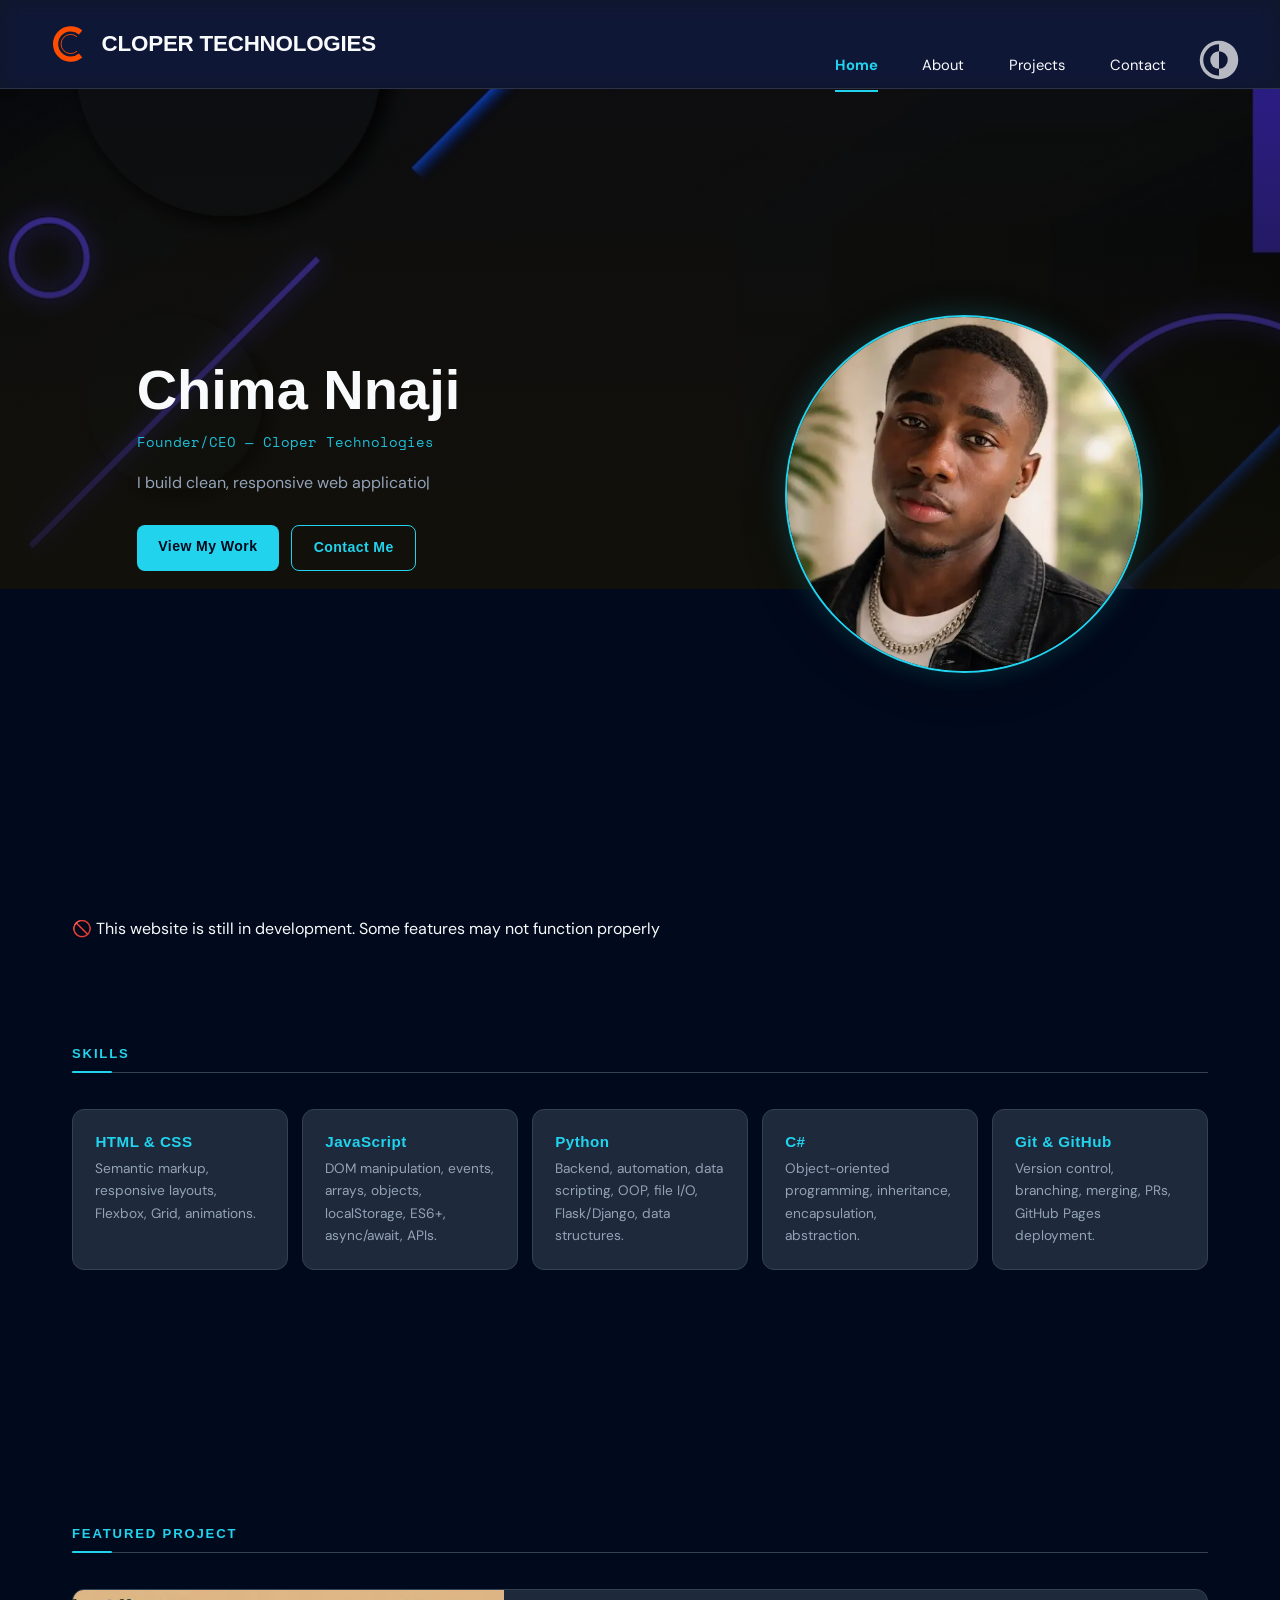
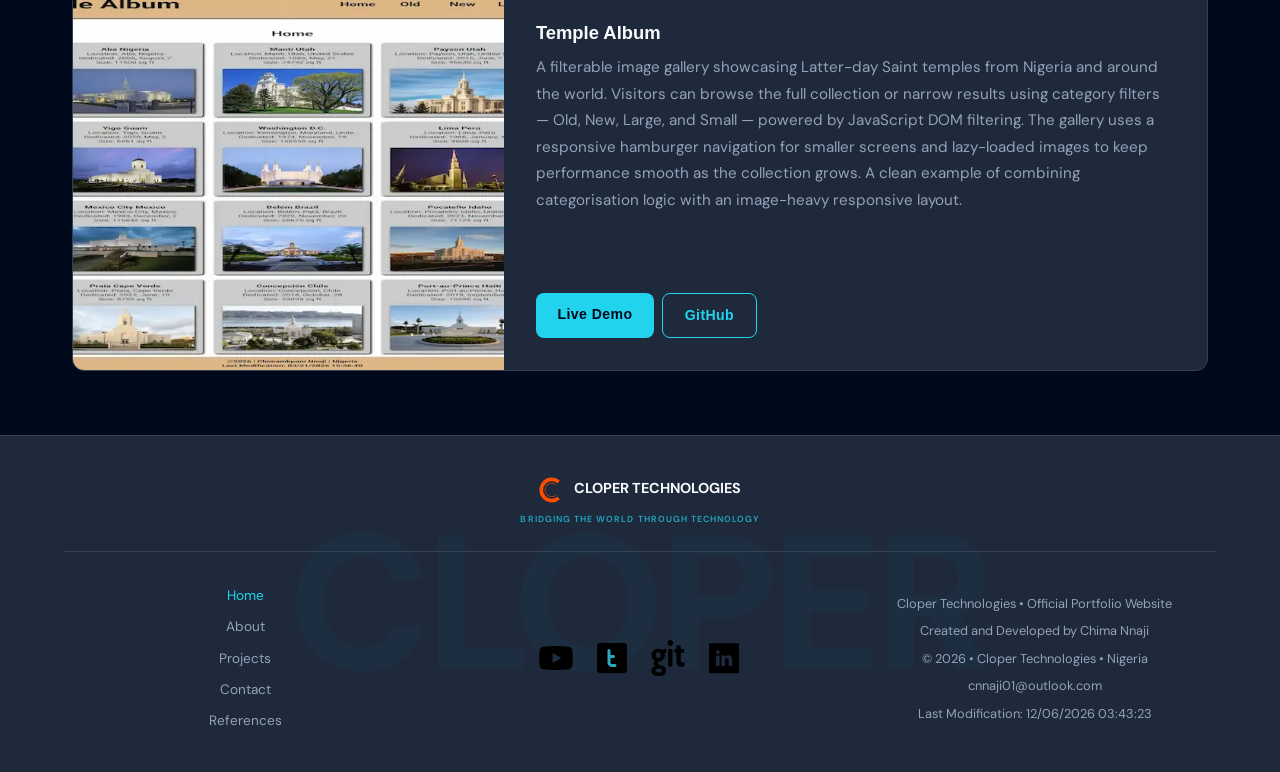
==== commit 69d23366: "Update index.html" ====
--- a/index.html
+++ b/index.html
@@ -11,8 +11,8 @@
     <meta property="og:title" content="Home — Cloper Technologies">
     <meta property="og:description"
         content="Chima Nnaji — Portfolio. Software developer and engineering student in Nigeria. Building responsive, dynamic web apps. Available for freelance.">
-    <meta property="og:image" content="https://chima-001.github.io/wdd131/project/images/logo.svg">
-    <meta property="og:url" content="https://chima-001.github.io/wdd131/project/index.html">
+    <meta property="og:image" content="https://chima-001.github.io/Cloper/images/profile-picture.webp">
+    <meta property="og:url" content="https://chima-001.github.io/Cloper/index.html">
     <link rel="icon" type="image/x-icon" href="images/logo.svg">
     <link rel="preconnect" href="https://fonts.googleapis.com">
     <link rel="preconnect" href="https://fonts.gstatic.com" crossorigin>
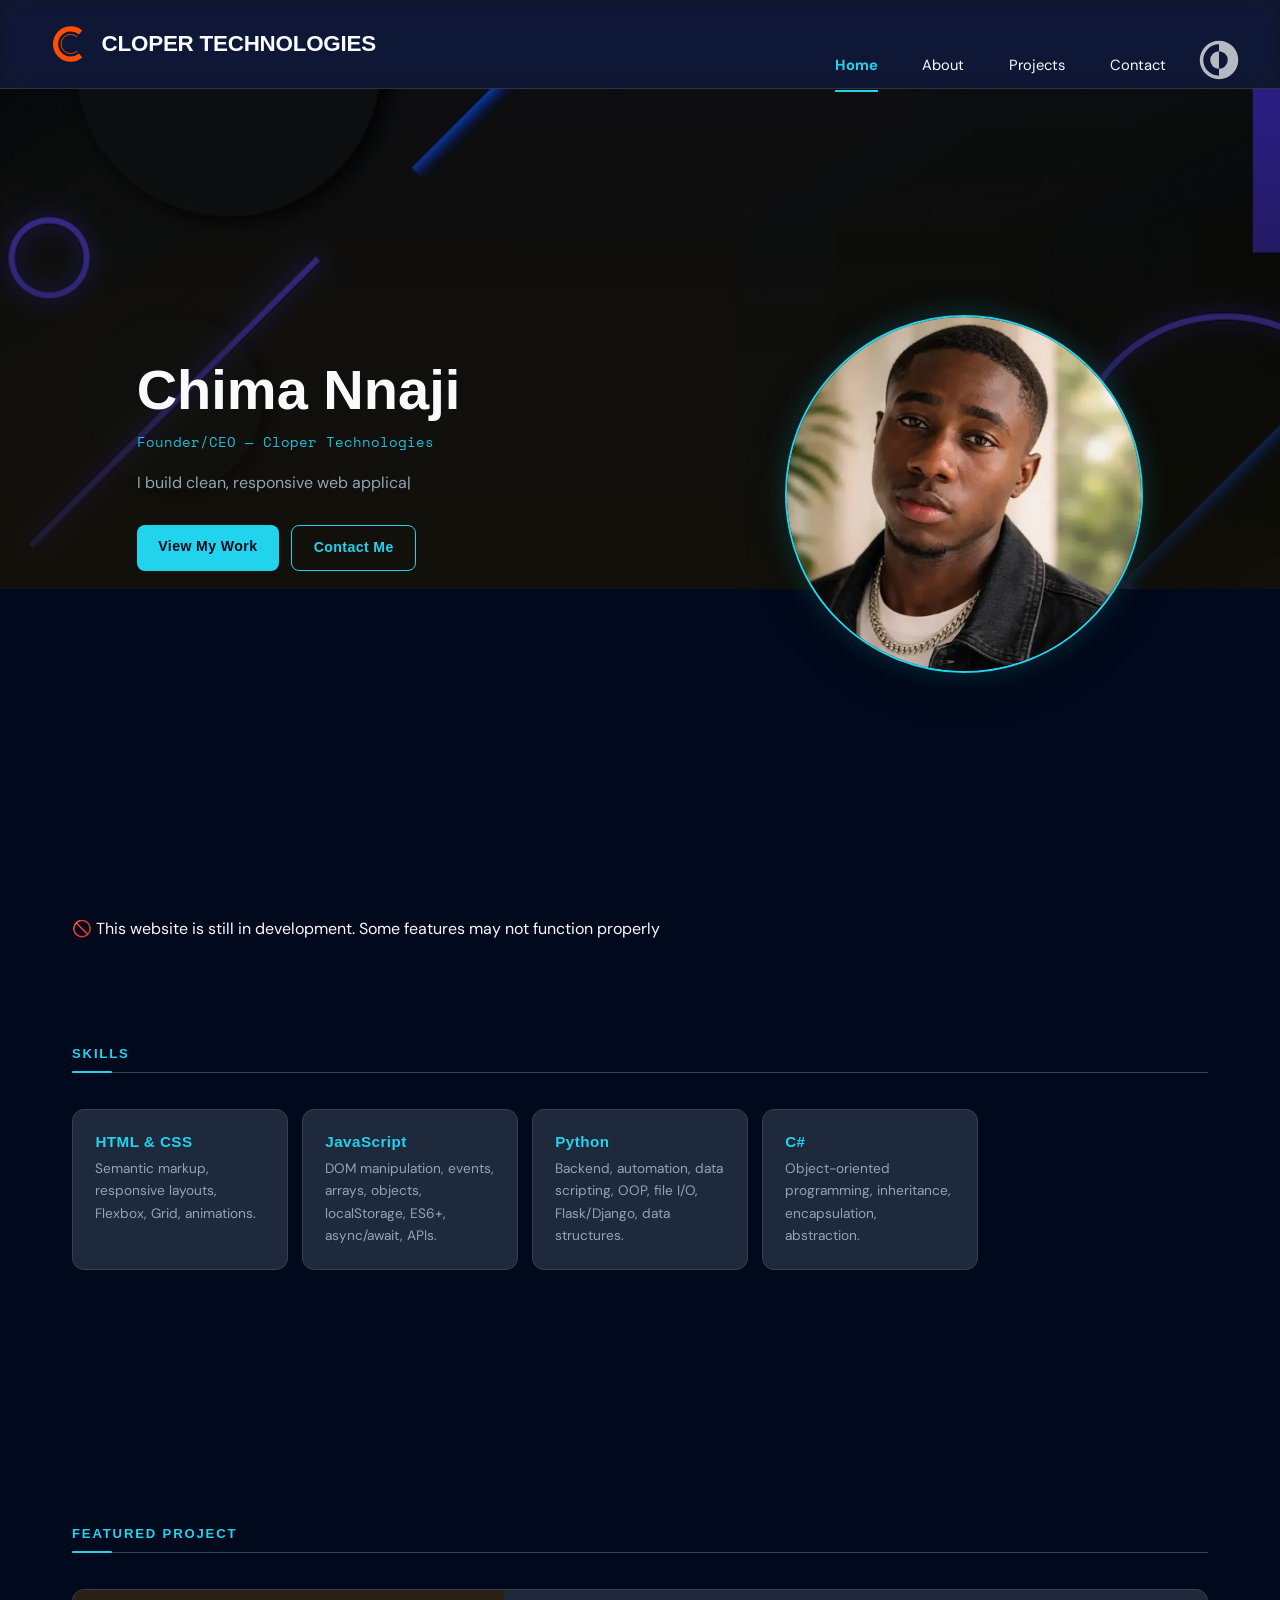
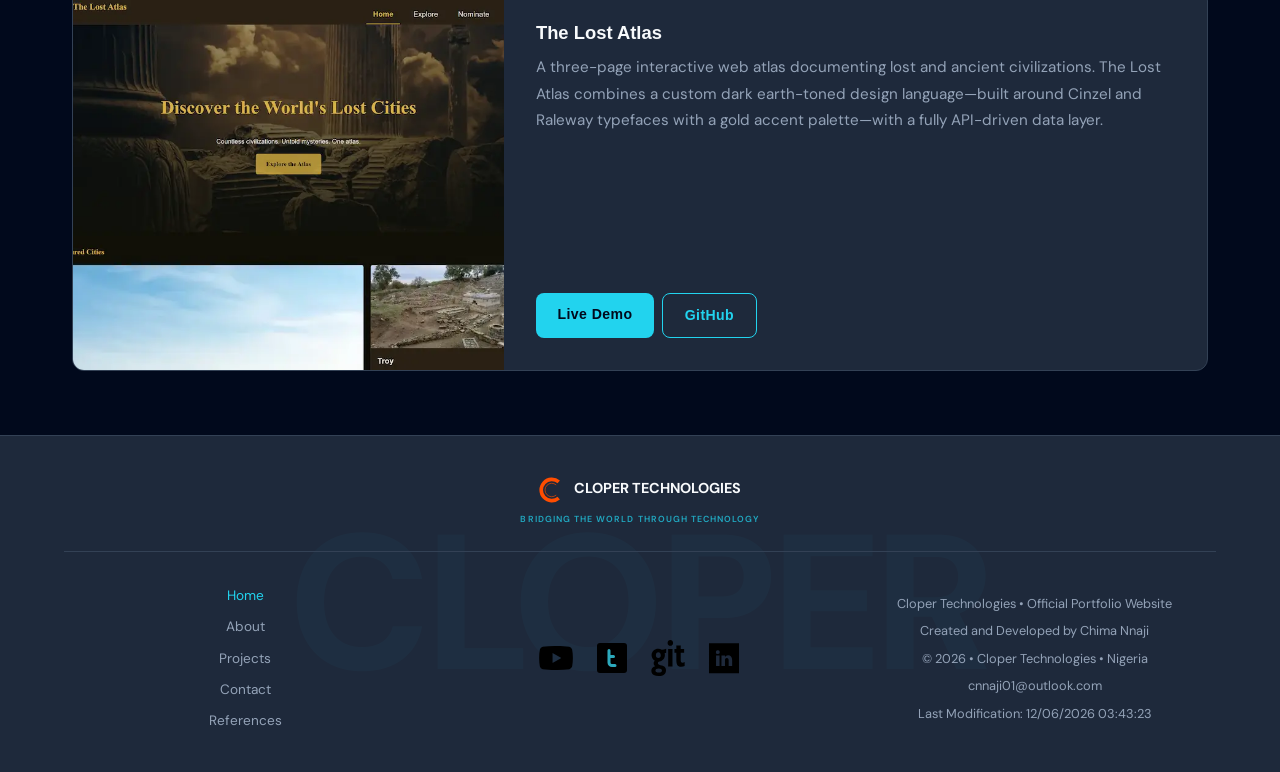
==== commit e41b040d: "Update index.html" ====
--- a/index.html
+++ b/index.html
@@ -11,8 +11,8 @@
     <meta property="og:title" content="Home — Cloper Technologies">
     <meta property="og:description"
         content="Chima Nnaji — Portfolio. Software developer and engineering student in Nigeria. Building responsive, dynamic web apps. Available for freelance.">
-    <meta property="og:image" content="https://chima-001.github.io/Cloper/images/profile-picture.webp">
-    <meta property="og:url" content="https://chima-001.github.io/Cloper/index.html">
+    <meta property="og:image" content="https://clopertechnologies.netlify.app/images/profile-picture.webp">
+    <meta property="og:url" content="https://clopertechnologies.netlify.app/">
     <link rel="icon" type="image/x-icon" href="images/logo.svg">
     <link rel="preconnect" href="https://fonts.googleapis.com">
     <link rel="preconnect" href="https://fonts.gstatic.com" crossorigin>
